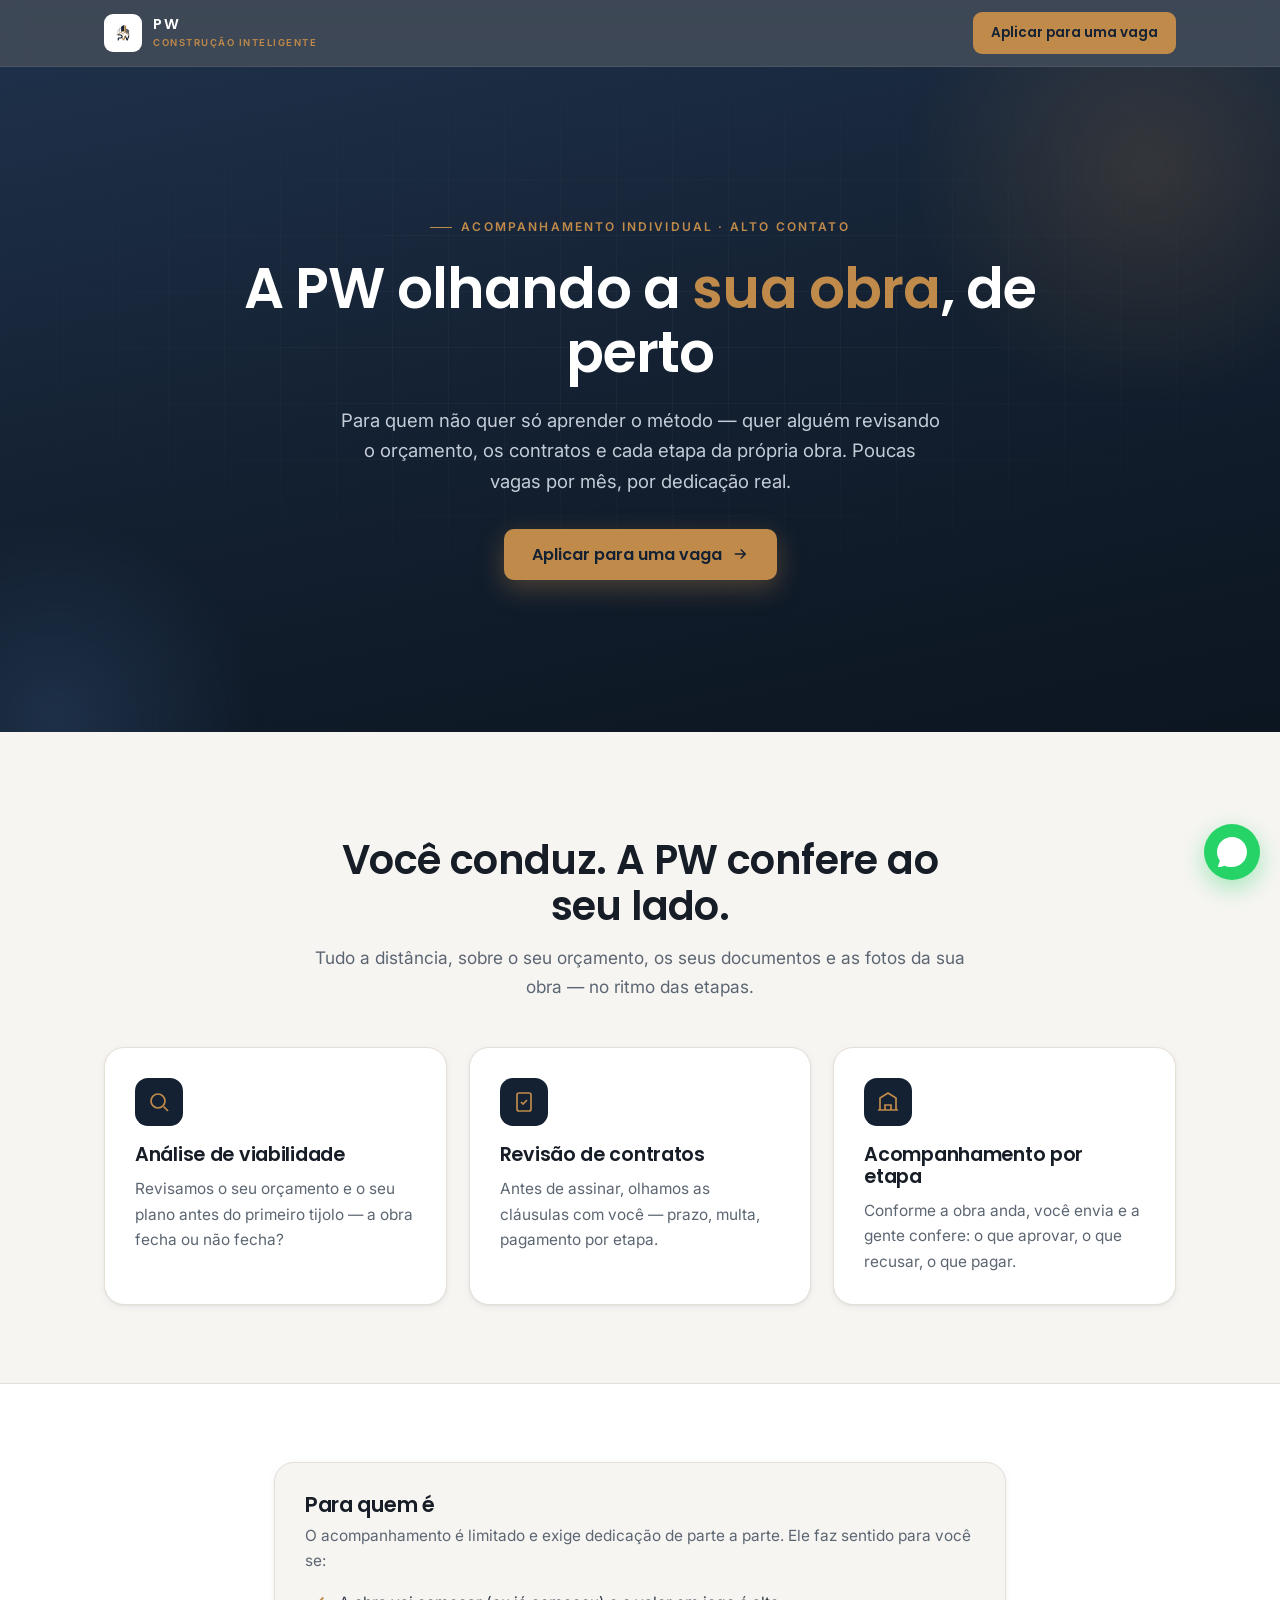
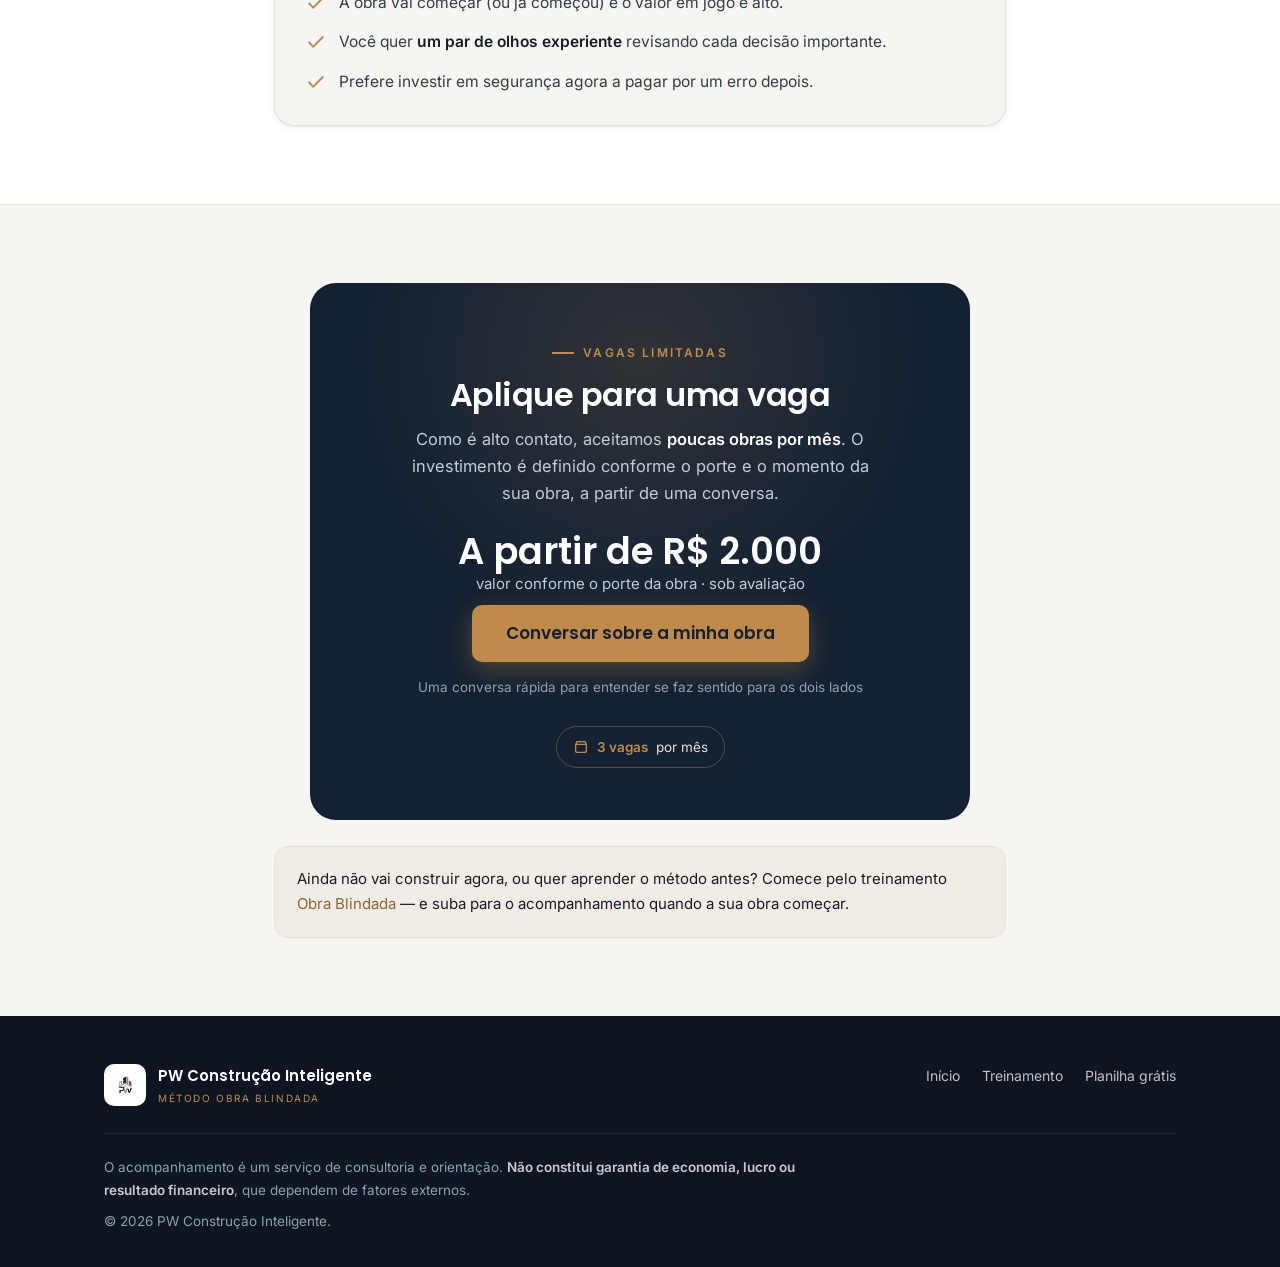
==== acompanhamento.html @ 6a25e094 "feat: 4 paginas de venda por produto + landing bio (layout leoporto) + design system UI Co-Authored-" ====
<!DOCTYPE html>
<html lang="pt-BR">
<head>
<meta charset="UTF-8" />
<meta name="viewport" content="width=device-width, initial-scale=1" />
<meta name="robots" content="noindex, nofollow, noarchive, nosnippet" />
<meta name="googlebot" content="noindex, nofollow" />
<title>Acompanhamento Individual — a PW olhando a sua obra | PW Construção Inteligente</title>
<meta name="description" content="Análise de viabilidade e acompanhamento da sua obra, a distância, com poucas vagas por mês." />
<link rel="icon" type="image/png" href="logo.png" />
<link rel="preconnect" href="https://fonts.googleapis.com" />
<link rel="preconnect" href="https://fonts.gstatic.com" crossorigin />
<link href="https://fonts.googleapis.com/css2?family=Poppins:wght@400;500;600;700&family=Inter:wght@400;500;600;700&display=swap" rel="stylesheet" />
<link rel="stylesheet" href="pw-ui.css" />
</head>
<body>

<header class="hdr">
  <div class="container hdr-in">
    <a href="bio.html" class="hdr-logo"><img src="logo.png" alt="PW" /><span><b>PW</b><span>Construção Inteligente</span></span></a>
    <a href="#aplicar" class="hdr-cta">Aplicar para uma vaga</a>
    <button class="hdr-burger" id="burger" aria-label="Menu"><span></span><span></span><span></span></button>
  </div>
</header>

<section class="hero">
  <span class="orb orb1"></span><span class="orb orb2"></span><span class="grid-pat"></span>
  <div class="container hero-in" style="text-align:center;max-width:820px;margin:0 auto">
    <span class="eyebrow on-dark center reveal">Acompanhamento Individual · alto contato</span>
    <h1 class="reveal" style="margin-left:auto;margin-right:auto">A PW olhando a <em>sua obra</em>, de perto</h1>
    <p class="lead reveal" style="margin-left:auto;margin-right:auto">Para quem não quer só aprender o método — quer alguém revisando o orçamento, os contratos e cada etapa da própria obra. Poucas vagas por mês, por dedicação real.</p>
    <div class="ctas reveal" style="justify-content:center">
      <a href="#aplicar" class="btn btn--primary">Aplicar para uma vaga
        <svg viewBox="0 0 24 24" fill="none" stroke="currentColor" stroke-width="2"><path d="M5 12h14M13 6l6 6-6 6"/></svg></a>
    </div>
  </div>
</section>

<section>
  <div class="container">
    <div class="sec-head">
      <span class="eyebrow center reveal">Como funciona</span>
      <h2 class="reveal">Você conduz. A PW confere ao seu lado.</h2>
      <p class="reveal">Tudo a distância, sobre o seu orçamento, os seus documentos e as fotos da sua obra — no ritmo das etapas.</p>
    </div>
    <div class="grid g3">
      <div class="card reveal"><div class="ico solid"><svg viewBox="0 0 24 24" fill="none" stroke="currentColor" stroke-width="1.7"><circle cx="11" cy="11" r="7"/><path d="M21 21l-4.3-4.3"/></svg></div><h3>Análise de viabilidade</h3><p>Revisamos o seu orçamento e o seu plano antes do primeiro tijolo — a obra fecha ou não fecha?</p></div>
      <div class="card reveal"><div class="ico solid"><svg viewBox="0 0 24 24" fill="none" stroke="currentColor" stroke-width="1.7"><path d="M9 12l2 2 4-4M7 3h10a2 2 0 012 2v14a2 2 0 01-2 2H7a2 2 0 01-2-2V5a2 2 0 012-2z"/></svg></div><h3>Revisão de contratos</h3><p>Antes de assinar, olhamos as cláusulas com você — prazo, multa, pagamento por etapa.</p></div>
      <div class="card reveal"><div class="ico solid"><svg viewBox="0 0 24 24" fill="none" stroke="currentColor" stroke-width="1.7"><path d="M2 20h20M4 20V8l8-5 8 5v12M9 20v-5h6v5"/></svg></div><h3>Acompanhamento por etapa</h3><p>Conforme a obra anda, você envia e a gente confere: o que aprovar, o que recusar, o que pagar.</p></div>
    </div>
  </div>
</section>

<section class="surf">
  <div class="narrow">
    <div class="card reveal">
      <h3 style="font-size:1.3rem;margin-bottom:6px">Para quem é</h3>
      <p style="color:var(--muted);margin-bottom:16px">O acompanhamento é limitado e exige dedicação de parte a parte. Ele faz sentido para você se:</p>
      <ul class="checks">
        <li><svg viewBox="0 0 24 24" fill="none" stroke="currentColor" stroke-width="2"><path d="M20 6L9 17l-5-5"/></svg><span>A obra vai começar (ou já começou) e o valor em jogo é alto.</span></li>
        <li><svg viewBox="0 0 24 24" fill="none" stroke="currentColor" stroke-width="2"><path d="M20 6L9 17l-5-5"/></svg><span>Você quer <strong>um par de olhos experiente</strong> revisando cada decisão importante.</span></li>
        <li><svg viewBox="0 0 24 24" fill="none" stroke="currentColor" stroke-width="2"><path d="M20 6L9 17l-5-5"/></svg><span>Prefere investir em segurança agora a pagar por um erro depois.</span></li>
      </ul>
    </div>
  </div>
</section>

<section id="aplicar">
  <div class="container">
    <div class="offer reveal" style="max-width:660px;margin:0 auto">
      <span class="orb1"></span>
      <div class="in">
        <span class="eyebrow on-dark center">Vagas limitadas</span>
        <h2>Aplique para uma vaga</h2>
        <p style="color:#C4CCD8;max-width:480px;margin:12px auto 0">Como é alto contato, aceitamos <strong style="color:#fff">poucas obras por mês</strong>. O investimento é definido conforme o porte e o momento da sua obra, a partir de uma conversa.</p>
        <div class="price"><span class="big" style="font-size:2.3rem">A partir de R$ 2.000</span><span class="cond">valor conforme o porte da obra · sob avaliação</span></div>
        <a href="#" class="btn btn--primary btn--lg">Conversar sobre a minha obra</a>
        <div class="mini-note">Uma conversa rápida para entender se faz sentido para os dois lados</div>
        <div class="badges"><span class="badge"><svg viewBox="0 0 24 24" fill="none" stroke="currentColor" stroke-width="2"><path d="M4 8h16M4 8l2-4h12l2 4M4 8v10a2 2 0 002 2h12a2 2 0 002-2V8"/></svg><b>3 vagas</b> por mês</span></div>
      </div>
    </div>
    <div class="narrow reveal" style="margin-top:26px">
      <div class="note">Ainda não vai construir agora, ou quer aprender o método antes? Comece pelo treinamento <a href="obra-blindada.html">Obra Blindada</a> — e suba para o acompanhamento quando a sua obra começar.</div>
    </div>
  </div>
</section>

<footer class="ft">
  <div class="container">
    <div class="ft-top">
      <div class="ft-brand"><img src="logo.png" alt="PW" /><div><b>PW Construção Inteligente</b><span>Método Obra Blindada</span></div></div>
      <div class="ft-links"><a href="bio.html">Início</a><a href="obra-blindada.html">Treinamento</a><a href="planilha.html">Planilha grátis</a></div>
    </div>
    <div class="ft-legal"><p>O acompanhamento é um serviço de consultoria e orientação. <strong>Não constitui garantia de economia, lucro ou resultado financeiro</strong>, que dependem de fatores externos.</p><p style="margin-top:8px">© 2026 PW Construção Inteligente.</p></div>
  </div>
</footer>

<a href="#" class="wa-float" aria-label="WhatsApp"><svg viewBox="0 0 24 24" fill="currentColor"><path d="M17.47 14.38c-.3-.15-1.76-.87-2.03-.97-.27-.1-.47-.15-.67.15-.2.3-.77.97-.94 1.16-.17.2-.35.22-.64.08-.3-.15-1.26-.47-2.4-1.48-.88-.79-1.48-1.76-1.65-2.06-.17-.3-.02-.46.13-.6.13-.14.3-.35.44-.52.15-.18.2-.3.3-.5.1-.2.05-.37-.02-.52-.08-.15-.67-1.61-.92-2.2-.24-.58-.49-.5-.67-.51h-.57c-.2 0-.52.07-.79.37-.27.3-1.04 1.02-1.04 2.48s1.07 2.88 1.21 3.07c.15.2 2.1 3.2 5.08 4.49.71.3 1.26.49 1.69.62.71.23 1.36.2 1.87.12.57-.09 1.76-.72 2-1.41.25-.7.25-1.29.18-1.41-.08-.13-.27-.2-.57-.35z"/><path d="M12 0C5.37 0 0 5.37 0 12c0 2.63.85 5.06 2.28 7.03L.79 23.49a.75.75 0 00.92.92l4.46-1.49A11.94 11.94 0 0012 24c6.63 0 12-5.37 12-12S18.63 0 12 0z"/></svg></a>

<script src="pw-ui.js"></script>
</body>
</html>
---- pw-ui.css ----
/* ═══════════════════════════════════════════════════════════
   PW Construção Inteligente — sistema de UI compartilhado
   Marca: navy #142132 · dourado #C08B4A · Poppins + Inter
   ═══════════════════════════════════════════════════════════ */

:root{
  --navy:#142132; --navy-2:#1E3049; --navy-dp:#0C1520;
  --gold:#C08B4A; --gold-lt:#D9A961; --gold-dk:#8F6533;
  --paper:#F7F5F2; --paper-2:#F1EDE6; --card:#FFFFFF;
  --line:#E4DFD7; --line-2:#EFEBE4;
  --ink:#161D27; --ink-2:#333C48; --muted:#5C6672; --muted-2:#8A93A0;
  --ok:#3E6B5E; --warn:#9A3B26;
  --shadow-sm:0 1px 2px rgba(20,33,50,.06),0 2px 8px rgba(20,33,50,.05);
  --shadow-md:0 6px 22px rgba(20,33,50,.10);
  --shadow-gold:0 8px 26px rgba(192,139,74,.34);
  --r-sm:10px; --r:14px; --r-lg:20px; --r-xl:26px;
  --ease:cubic-bezier(.22,.61,.36,1);
}

*{margin:0;padding:0;box-sizing:border-box}
html{scroll-behavior:smooth;-webkit-text-size-adjust:100%}
body{background:var(--paper);color:var(--ink);font-family:'Inter',system-ui,sans-serif;font-size:16.5px;line-height:1.65;-webkit-font-smoothing:antialiased;overflow-x:hidden}
img{max-width:100%;display:block}
h1,h2,h3,h4,h5{font-family:'Poppins',sans-serif;letter-spacing:-.015em;line-height:1.14;font-weight:600}
a{color:var(--gold-dk);text-decoration:none}
strong{font-weight:600;color:var(--ink)}
em{font-style:normal;color:var(--gold-dk);font-weight:500}
svg{flex:0 0 auto}
::selection{background:rgba(192,139,74,.24)}

.container{max-width:1120px;margin:0 auto;padding:0 24px}
.narrow{max-width:780px;margin:0 auto;padding:0 24px}
.eyebrow{display:inline-flex;align-items:center;gap:9px;font-size:12px;letter-spacing:.18em;text-transform:uppercase;color:var(--gold-dk);font-weight:600}
.eyebrow:before{content:"";width:22px;height:1.5px;background:var(--gold)}
.eyebrow.on-dark{color:var(--gold)}
.eyebrow.center{justify-content:center}

/* ---------- BOTÕES ---------- */
.btn{display:inline-flex;align-items:center;justify-content:center;gap:9px;font-family:'Poppins',sans-serif;font-weight:600;font-size:1rem;line-height:1.2;text-align:center;border:0;cursor:pointer;border-radius:var(--r-sm);padding:16px 28px;transition:transform .12s var(--ease),box-shadow .2s var(--ease),background .2s}
.btn svg{width:18px;height:18px}
.btn--primary{background:var(--gold);color:var(--navy);box-shadow:var(--shadow-gold)}
.btn--primary:hover{background:var(--gold-lt);transform:translateY(-2px);box-shadow:0 12px 30px rgba(192,139,74,.42)}
.btn--primary:active{transform:translateY(0)}
.btn--ghost{background:transparent;color:var(--ink);border:1.5px solid var(--line)}
.btn--ghost:hover{border-color:var(--gold);color:var(--gold-dk);background:#fff}
.btn--onnavy{background:transparent;color:#E9E4DA;border:1.5px solid rgba(233,228,218,.28)}
.btn--onnavy:hover{border-color:var(--gold);color:#fff;background:rgba(192,139,74,.12)}
.btn--block{display:flex;width:100%}
.btn--lg{padding:18px 34px;font-size:1.06rem}

/* ---------- HEADER ---------- */
.hdr{position:sticky;top:0;z-index:50;background:rgba(20,33,50,.82);backdrop-filter:blur(14px);border-bottom:1px solid rgba(255,255,255,.08)}
.hdr-in{display:flex;align-items:center;justify-content:space-between;gap:20px;height:66px}
.hdr-logo{display:flex;align-items:center;gap:11px}
.hdr-logo img{width:38px;height:38px;background:#fff;border-radius:9px;padding:5px}
.hdr-logo b{font-family:'Poppins',sans-serif;font-weight:600;font-size:14.5px;color:#fff;line-height:1.05}
.hdr-logo span{display:block;font-size:9.5px;letter-spacing:.16em;text-transform:uppercase;color:var(--gold);font-weight:600;margin-top:1px}
.hdr-nav{display:flex;gap:6px;margin-left:auto}
.hdr-nav a{font-size:14px;color:#B9C2CE;font-weight:500;padding:8px 12px;border-radius:8px;transition:color .15s,background .15s}
.hdr-nav a:hover{color:#fff;background:rgba(255,255,255,.06)}
.hdr-cta{font-family:'Poppins',sans-serif;font-weight:600;font-size:13.5px;background:var(--gold);color:var(--navy);padding:10px 18px;border-radius:9px;transition:transform .12s,background .2s}
.hdr-cta:hover{background:var(--gold-lt);transform:translateY(-1px)}
.hdr-burger{display:none;background:none;border:0;cursor:pointer;flex-direction:column;gap:5px;padding:8px}
.hdr-burger span{width:22px;height:2px;background:#E9E4DA;border-radius:2px;transition:.2s}
@media(max-width:860px){
  .hdr-nav{display:none;position:absolute;top:66px;left:0;right:0;flex-direction:column;gap:2px;background:var(--navy);padding:14px 24px;border-bottom:1px solid rgba(255,255,255,.1)}
  .hdr-nav.open{display:flex}
  .hdr-nav a{padding:12px}
  .hdr-burger{display:flex}
  .hdr-cta{display:none}
}

/* ---------- HERO ---------- */
.hero{background:linear-gradient(168deg,var(--navy-2) 0%,var(--navy) 46%,var(--navy-dp) 100%);color:#E9E4DA;position:relative;overflow:hidden}
.hero .orb{position:absolute;border-radius:50%;filter:blur(10px);pointer-events:none;opacity:.9}
.hero .orb1{width:520px;height:520px;top:-24%;right:-10%;background:radial-gradient(circle,rgba(192,139,74,.20),transparent 66%)}
.hero .orb2{width:420px;height:420px;bottom:-30%;left:-12%;background:radial-gradient(circle,rgba(46,74,110,.5),transparent 68%)}
.hero .grid-pat{position:absolute;inset:0;background-image:linear-gradient(rgba(255,255,255,.04) 1px,transparent 1px),linear-gradient(90deg,rgba(255,255,255,.04) 1px,transparent 1px);background-size:56px 56px;mask-image:radial-gradient(ellipse 80% 60% at 50% 40%,#000,transparent 78%)}
.hero-in{position:relative;padding:64px 0 74px}
.hero h1{font-size:clamp(2.1rem,5vw,3.5rem);color:#fff;font-weight:600;margin:20px 0 20px}
.hero h1 em{color:var(--gold);font-weight:600}
.hero .lead{font-size:1.16rem;color:#C4CCD8;max-width:600px}
.hero .ctas{display:flex;gap:14px;flex-wrap:wrap;margin-top:32px}
.proof{display:flex;align-items:center;gap:14px;margin-top:34px;color:#9FB0C4;font-size:14px}
.proof .avs{display:flex}
.proof .av{width:34px;height:34px;border-radius:50%;border:2px solid var(--navy);margin-left:-9px;display:flex;align-items:center;justify-content:center;font-family:'Poppins',sans-serif;font-weight:600;font-size:13px;color:#fff}
.proof .av:first-child{margin-left:0}

/* ---------- SEÇÕES ---------- */
section{padding:78px 0}
section.tight{padding:56px 0}
.surf{background:var(--card);border-top:1px solid var(--line);border-bottom:1px solid var(--line)}
.sec-head{text-align:center;max-width:660px;margin:0 auto 46px}
.sec-head h2{font-size:clamp(1.7rem,3.6vw,2.5rem)}
.sec-head p{color:var(--muted);margin-top:15px;font-size:1.08rem}

/* ---------- GRID / CARDS ---------- */
.grid{display:grid;gap:22px}
.g2{grid-template-columns:1fr 1fr}
.g3{grid-template-columns:repeat(3,1fr)}
.g4{grid-template-columns:repeat(4,1fr)}
.card{background:var(--card);border:1px solid var(--line);border-radius:var(--r-lg);padding:30px;box-shadow:var(--shadow-sm)}
.surf .card{background:var(--paper)}
.card h3{font-size:1.2rem;margin-bottom:10px}
.card p,.card li{color:var(--muted);font-size:15.4px}
.ico{width:48px;height:48px;border-radius:13px;background:var(--paper-2);color:var(--gold-dk);display:flex;align-items:center;justify-content:center;margin-bottom:18px}
.ico svg{width:24px;height:24px;stroke-width:1.7}
.ico.solid{background:var(--navy);color:var(--gold)}

/* stat cards */
.stat{background:var(--card);border:1px solid var(--line);border-radius:var(--r-lg);padding:30px 26px;text-align:center;box-shadow:var(--shadow-sm)}
.stat .n{font-family:'Poppins',sans-serif;font-weight:600;font-size:2.5rem;color:var(--navy);line-height:1}
.stat .n em{color:var(--gold)}
.stat .l{color:var(--muted);font-size:14px;margin-top:10px;line-height:1.5}

/* lista com check svg */
ul.checks{list-style:none;display:grid;gap:14px}
ul.checks li{position:relative;padding-left:34px;color:var(--ink-2);font-size:15.6px}
ul.checks li svg{position:absolute;left:0;top:2px;width:22px;height:22px;color:var(--gold)}
ul.checks li strong{color:var(--ink)}
ul.checks.muted li{color:var(--muted)}

/* ---------- OFERTA / PREÇO ---------- */
.offer{background:var(--navy);color:#E9E4DA;border-radius:var(--r-xl);padding:52px 44px;position:relative;overflow:hidden;text-align:center}
.offer .orb1{position:absolute;width:600px;height:600px;top:-42%;left:50%;transform:translateX(-50%);border-radius:50%;background:radial-gradient(circle,rgba(192,139,74,.16),transparent 66%);pointer-events:none}
.offer .in{position:relative}
.offer h2{color:#fff;font-size:2rem;margin:14px 0 10px}
.stack{max-width:530px;margin:28px auto;text-align:left;border:1px solid rgba(255,255,255,.16);border-radius:var(--r);overflow:hidden}
.stack .row{display:flex;justify-content:space-between;gap:16px;padding:14px 20px;border-bottom:1px solid rgba(255,255,255,.1);font-size:14.8px;color:#D7DDE6}
.stack .row:last-child{border-bottom:0}
.stack .row b{color:#fff;font-family:'Poppins',sans-serif;font-weight:600;white-space:nowrap}
.stack .row.total{background:rgba(255,255,255,.06)}
.stack .row.total span,.stack .row.total b{color:var(--gold)}
.price{margin:26px 0 8px}
.price .from{color:#8FA0B4;font-size:15px;text-decoration:line-through}
.price .big{font-family:'Poppins',sans-serif;font-size:3.2rem;font-weight:600;color:#fff;line-height:1;display:block;margin-top:6px}
.price .cond{color:#C4CCD8;font-size:15px;margin-top:8px}
.badges{display:flex;gap:12px;justify-content:center;flex-wrap:wrap;margin-top:28px}
.badge{display:inline-flex;align-items:center;gap:8px;border:1px solid rgba(192,139,74,.4);border-radius:999px;padding:9px 16px;font-size:13.5px;color:#E9E4DA}
.badge svg{width:16px;height:16px;color:var(--gold)}
.badge b{color:var(--gold);font-weight:600}
.mini-note{color:#8FA0B4;font-size:13.5px;margin-top:14px}

/* ---------- MÓDULOS ---------- */
.mod{display:grid;grid-template-columns:56px 1fr;gap:20px;padding:22px 0;border-bottom:1px solid var(--line)}
.mod:last-child{border-bottom:0}
.mod .mn{width:46px;height:46px;border-radius:13px;background:var(--navy);color:var(--gold);display:flex;align-items:center;justify-content:center;font-family:'Poppins',sans-serif;font-weight:600}
.mod h4{font-size:1.12rem;margin-bottom:6px}
.mod p{color:var(--muted);font-size:15.2px}
.mod.star{background:#FCFAF6;border:1px solid var(--gold);border-radius:var(--r);padding:22px;margin-top:12px}
.mod.star .mn{background:var(--gold);color:var(--navy)}

/* ---------- FAQ ---------- */
details.faq{background:var(--card);border:1px solid var(--line);border-radius:var(--r);margin-bottom:12px;overflow:hidden;transition:border-color .2s}
.surf details.faq{background:var(--paper)}
details.faq[open]{border-color:var(--gold)}
details.faq summary{cursor:pointer;list-style:none;padding:22px 26px;font-family:'Poppins',sans-serif;font-weight:600;font-size:1.06rem;display:flex;justify-content:space-between;align-items:center;gap:16px}
details.faq summary::-webkit-details-marker{display:none}
details.faq summary .chev{width:22px;height:22px;color:var(--gold);transition:transform .2s}
details.faq[open] summary .chev{transform:rotate(180deg)}
details.faq .a{padding:0 26px 24px;color:var(--muted);font-size:15.4px}

/* ---------- FORM ---------- */
.formcard{background:var(--card);border:1px solid var(--line);border-radius:var(--r-lg);padding:34px;box-shadow:var(--shadow-md)}
.field{margin-bottom:18px}
.field label{display:block;font-size:13.5px;font-weight:600;color:var(--ink);margin-bottom:7px}
.field input{width:100%;font-family:inherit;font-size:16px;color:var(--ink);background:var(--paper);border:1.5px solid var(--line);border-radius:var(--r-sm);padding:14px 16px;transition:border-color .15s,box-shadow .15s}
.field input:focus{outline:none;border-color:var(--gold);box-shadow:0 0 0 3px rgba(192,139,74,.16);background:#fff}
.field input::placeholder{color:var(--muted-2)}
.formnote{font-size:12.8px;color:var(--muted);margin-top:14px;text-align:center}

/* placeholder editorial */
.ph{background:#FBF6EE;border:1px dashed #D9C39B;border-radius:var(--r);padding:22px 24px;color:var(--gold-dk);font-size:14.6px}
.ph b{color:var(--gold-dk)}

/* alert / nota */
.note{background:var(--paper-2);border:1px solid var(--line);border-radius:var(--r);padding:20px 22px;font-size:15px}
.note.gold{border-left:3px solid var(--gold)}
.note b{color:var(--gold-dk)}

/* ---------- WHATSAPP FLOAT ---------- */
.wa-float{position:fixed;right:20px;bottom:20px;z-index:60;width:56px;height:56px;border-radius:50%;background:#25D366;box-shadow:0 8px 24px rgba(37,211,102,.4);display:flex;align-items:center;justify-content:center;transition:transform .15s}
.wa-float:hover{transform:scale(1.06)}
.wa-float svg{width:30px;height:30px;color:#fff}

/* ---------- FOOTER ---------- */
.ft{background:var(--navy-dp);color:#8FA0B4;padding:48px 0 34px;font-size:13.5px}
.ft-top{display:flex;justify-content:space-between;align-items:flex-start;gap:30px;flex-wrap:wrap;padding-bottom:26px;border-bottom:1px solid rgba(255,255,255,.08)}
.ft-brand{display:flex;align-items:center;gap:12px}
.ft-brand img{width:42px;height:42px;background:#fff;border-radius:10px;padding:6px}
.ft-brand b{color:#fff;font-family:'Poppins',sans-serif;font-weight:600;font-size:15px}
.ft-brand span{display:block;color:var(--gold);font-size:10px;letter-spacing:.16em;text-transform:uppercase;margin-top:2px}
.ft-links{display:flex;gap:22px;flex-wrap:wrap}
.ft-links a{color:#B9C2CE;font-size:14px}
.ft-links a:hover{color:#fff}
.ft-legal{padding-top:22px;line-height:1.7;max-width:720px}
.ft-legal strong{color:#C4CCD8}

/* ---------- REVEAL ANIMATION ---------- */
.reveal{opacity:0;transform:translateY(18px);transition:opacity .6s var(--ease),transform .6s var(--ease)}
.reveal.in{opacity:1;transform:none}
@media(prefers-reduced-motion:reduce){
  .reveal{opacity:1;transform:none;transition:none}
  *{scroll-behavior:auto}
}

/* ---------- RESPONSIVO ---------- */
@media(max-width:900px){ .g4{grid-template-columns:1fr 1fr} }
@media(max-width:760px){
  .g2,.g3{grid-template-columns:1fr}
  .offer{padding:36px 22px}
  .card{padding:24px}
  .formcard{padding:26px}
  section{padding:56px 0}
  .ft-top{flex-direction:column;gap:20px}
}
@media(max-width:440px){ .g4{grid-template-columns:1fr} }
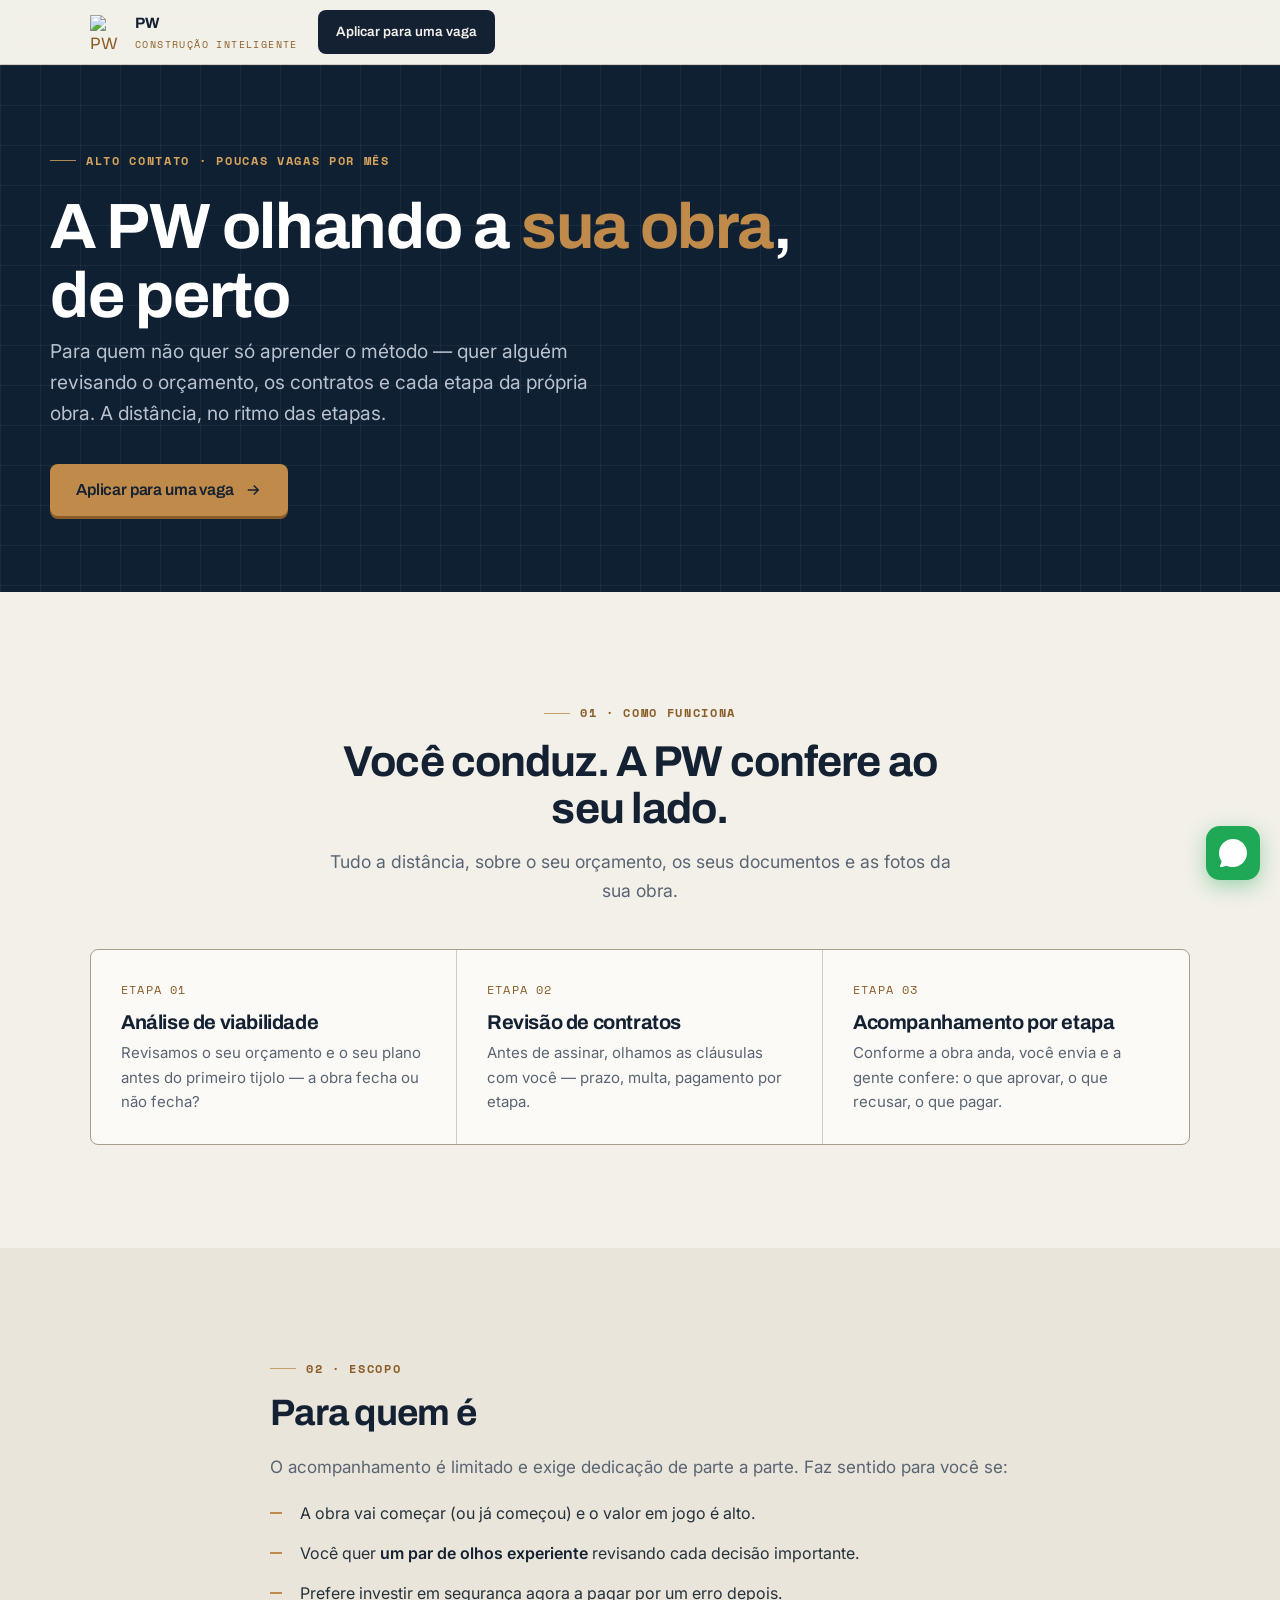
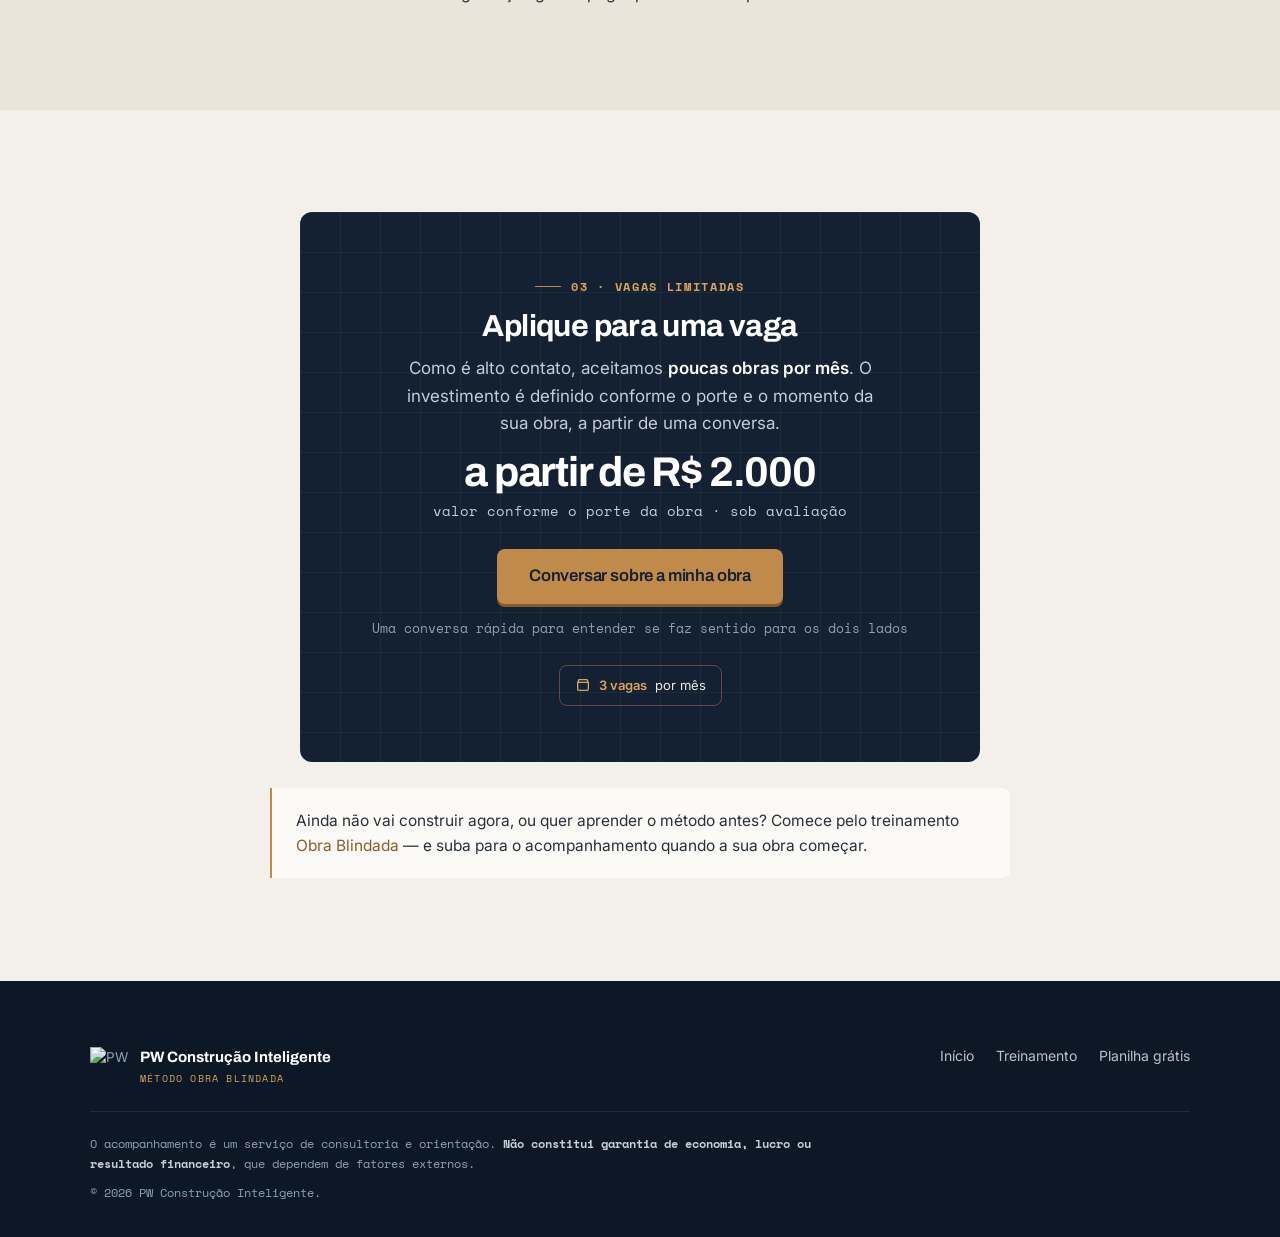
==== commit 48e4c297: "redesign: sistema 'A Planta Aberta' (tecnico, sem cara de IA) + bio corrigida como link-na-bio Co-Au" ====
--- a/acompanhamento.html
+++ b/acompanhamento.html
@@ -10,92 +10,85 @@
 <link rel="icon" type="image/png" href="logo.png" />
 <link rel="preconnect" href="https://fonts.googleapis.com" />
 <link rel="preconnect" href="https://fonts.gstatic.com" crossorigin />
-<link href="https://fonts.googleapis.com/css2?family=Poppins:wght@400;500;600;700&family=Inter:wght@400;500;600;700&display=swap" rel="stylesheet" />
+<link href="https://fonts.googleapis.com/css2?family=Archivo:wght@500;600;700;800&family=Inter:wght@400;500;600&family=Space+Mono:wght@400;700&display=swap" rel="stylesheet" />
 <link rel="stylesheet" href="pw-ui.css" />
 </head>
 <body>
 
 <header class="hdr">
-  <div class="container hdr-in">
-    <a href="bio.html" class="hdr-logo"><img src="logo.png" alt="PW" /><span><b>PW</b><span>Construção Inteligente</span></span></a>
+  <div class="wrap hdr-in">
+    <a href="bio.html" class="hdr-logo"><img src="logo.png" alt="PW" /><b>PW<span>Construção Inteligente</span></b></a>
     <a href="#aplicar" class="hdr-cta">Aplicar para uma vaga</a>
     <button class="hdr-burger" id="burger" aria-label="Menu"><span></span><span></span><span></span></button>
   </div>
 </header>
 
-<section class="hero">
-  <span class="orb orb1"></span><span class="orb orb2"></span><span class="grid-pat"></span>
-  <div class="container hero-in" style="text-align:center;max-width:820px;margin:0 auto">
-    <span class="eyebrow on-dark center reveal">Acompanhamento Individual · alto contato</span>
-    <h1 class="reveal" style="margin-left:auto;margin-right:auto">A PW olhando a <em>sua obra</em>, de perto</h1>
-    <p class="lead reveal" style="margin-left:auto;margin-right:auto">Para quem não quer só aprender o método — quer alguém revisando o orçamento, os contratos e cada etapa da própria obra. Poucas vagas por mês, por dedicação real.</p>
-    <div class="ctas reveal" style="justify-content:center">
-      <a href="#aplicar" class="btn btn--primary">Aplicar para uma vaga
-        <svg viewBox="0 0 24 24" fill="none" stroke="currentColor" stroke-width="2"><path d="M5 12h14M13 6l6 6-6 6"/></svg></a>
+<section class="hero ink">
+  <div class="blueprint-grid"></div>
+  <div class="wrap hero-grid" style="grid-template-columns:1fr">
+    <div style="max-width:760px">
+      <span class="sheet-tag on-ink reveal">Alto contato · poucas vagas por mês</span>
+      <h1 class="reveal">A PW olhando a <span class="u">sua obra</span>, de perto</h1>
+      <p class="lead reveal">Para quem não quer só aprender o método — quer alguém revisando o orçamento, os contratos e cada etapa da própria obra. A distância, no ritmo das etapas.</p>
+      <div class="ctas reveal"><a href="#aplicar" class="btn btn--primary">Aplicar para uma vaga
+        <svg viewBox="0 0 24 24" fill="none" stroke="currentColor" stroke-width="2"><path d="M5 12h14M13 6l6 6-6 6"/></svg></a></div>
     </div>
   </div>
 </section>
 
-<section>
-  <div class="container">
-    <div class="sec-head">
-      <span class="eyebrow center reveal">Como funciona</span>
-      <h2 class="reveal">Você conduz. A PW confere ao seu lado.</h2>
-      <p class="reveal">Tudo a distância, sobre o seu orçamento, os seus documentos e as fotos da sua obra — no ritmo das etapas.</p>
-    </div>
-    <div class="grid g3">
-      <div class="card reveal"><div class="ico solid"><svg viewBox="0 0 24 24" fill="none" stroke="currentColor" stroke-width="1.7"><circle cx="11" cy="11" r="7"/><path d="M21 21l-4.3-4.3"/></svg></div><h3>Análise de viabilidade</h3><p>Revisamos o seu orçamento e o seu plano antes do primeiro tijolo — a obra fecha ou não fecha?</p></div>
-      <div class="card reveal"><div class="ico solid"><svg viewBox="0 0 24 24" fill="none" stroke="currentColor" stroke-width="1.7"><path d="M9 12l2 2 4-4M7 3h10a2 2 0 012 2v14a2 2 0 01-2 2H7a2 2 0 01-2-2V5a2 2 0 012-2z"/></svg></div><h3>Revisão de contratos</h3><p>Antes de assinar, olhamos as cláusulas com você — prazo, multa, pagamento por etapa.</p></div>
-      <div class="card reveal"><div class="ico solid"><svg viewBox="0 0 24 24" fill="none" stroke="currentColor" stroke-width="1.7"><path d="M2 20h20M4 20V8l8-5 8 5v12M9 20v-5h6v5"/></svg></div><h3>Acompanhamento por etapa</h3><p>Conforme a obra anda, você envia e a gente confere: o que aprovar, o que recusar, o que pagar.</p></div>
+<section class="sheet">
+  <div class="wrap">
+    <div class="sheet-head center"><span class="sheet-tag reveal" style="justify-content:center">01 · Como funciona</span><h2 class="reveal">Você conduz. A PW confere ao seu lado.</h2><p class="reveal">Tudo a distância, sobre o seu orçamento, os seus documentos e as fotos da sua obra.</p></div>
+    <div class="tri reveal">
+      <div class="t"><div class="n">Etapa 01</div><h3>Análise de viabilidade</h3><p>Revisamos o seu orçamento e o seu plano antes do primeiro tijolo — a obra fecha ou não fecha?</p></div>
+      <div class="t"><div class="n">Etapa 02</div><h3>Revisão de contratos</h3><p>Antes de assinar, olhamos as cláusulas com você — prazo, multa, pagamento por etapa.</p></div>
+      <div class="t"><div class="n">Etapa 03</div><h3>Acompanhamento por etapa</h3><p>Conforme a obra anda, você envia e a gente confere: o que aprovar, o que recusar, o que pagar.</p></div>
     </div>
   </div>
 </section>
 
-<section class="surf">
-  <div class="narrow">
-    <div class="card reveal">
-      <h3 style="font-size:1.3rem;margin-bottom:6px">Para quem é</h3>
-      <p style="color:var(--muted);margin-bottom:16px">O acompanhamento é limitado e exige dedicação de parte a parte. Ele faz sentido para você se:</p>
-      <ul class="checks">
-        <li><svg viewBox="0 0 24 24" fill="none" stroke="currentColor" stroke-width="2"><path d="M20 6L9 17l-5-5"/></svg><span>A obra vai começar (ou já começou) e o valor em jogo é alto.</span></li>
-        <li><svg viewBox="0 0 24 24" fill="none" stroke="currentColor" stroke-width="2"><path d="M20 6L9 17l-5-5"/></svg><span>Você quer <strong>um par de olhos experiente</strong> revisando cada decisão importante.</span></li>
-        <li><svg viewBox="0 0 24 24" fill="none" stroke="currentColor" stroke-width="2"><path d="M20 6L9 17l-5-5"/></svg><span>Prefere investir em segurança agora a pagar por um erro depois.</span></li>
-      </ul>
-    </div>
+<section class="sheet paper2">
+  <div class="col">
+    <span class="sheet-tag reveal">02 · Escopo</span>
+    <h2 class="reveal" style="margin:16px 0 20px;font-size:clamp(1.6rem,3.4vw,2.3rem)">Para quem é</h2>
+    <p class="reveal" style="color:var(--muted);margin-bottom:20px">O acompanhamento é limitado e exige dedicação de parte a parte. Faz sentido para você se:</p>
+    <ul class="spec reveal">
+      <li>A obra vai começar (ou já começou) e o valor em jogo é alto.</li>
+      <li>Você quer <strong>um par de olhos experiente</strong> revisando cada decisão importante.</li>
+      <li>Prefere investir em segurança agora a pagar por um erro depois.</li>
+    </ul>
   </div>
 </section>
 
-<section id="aplicar">
-  <div class="container">
-    <div class="offer reveal" style="max-width:660px;margin:0 auto">
-      <span class="orb1"></span>
-      <div class="in">
-        <span class="eyebrow on-dark center">Vagas limitadas</span>
+<section class="sheet" id="aplicar">
+  <div class="wrap">
+    <div class="offer reveal" style="max-width:680px;margin:0 auto">
+      <div class="blueprint-grid"></div>
+      <div class="in" style="text-align:center">
+        <span class="sheet-tag on-ink" style="justify-content:center">03 · Vagas limitadas</span>
         <h2>Aplique para uma vaga</h2>
         <p style="color:#C4CCD8;max-width:480px;margin:12px auto 0">Como é alto contato, aceitamos <strong style="color:#fff">poucas obras por mês</strong>. O investimento é definido conforme o porte e o momento da sua obra, a partir de uma conversa.</p>
-        <div class="price"><span class="big" style="font-size:2.3rem">A partir de R$ 2.000</span><span class="cond">valor conforme o porte da obra · sob avaliação</span></div>
-        <a href="#" class="btn btn--primary btn--lg">Conversar sobre a minha obra</a>
+        <div class="priceblock"><span class="big" style="font-size:clamp(2rem,5vw,2.6rem)">a partir de R$ 2.000</span><span class="cond">valor conforme o porte da obra · sob avaliação</span></div>
+        <div style="margin-top:22px"><a href="#" class="btn btn--primary btn--lg">Conversar sobre a minha obra</a></div>
         <div class="mini-note">Uma conversa rápida para entender se faz sentido para os dois lados</div>
         <div class="badges"><span class="badge"><svg viewBox="0 0 24 24" fill="none" stroke="currentColor" stroke-width="2"><path d="M4 8h16M4 8l2-4h12l2 4M4 8v10a2 2 0 002 2h12a2 2 0 002-2V8"/></svg><b>3 vagas</b> por mês</span></div>
       </div>
     </div>
-    <div class="narrow reveal" style="margin-top:26px">
-      <div class="note">Ainda não vai construir agora, ou quer aprender o método antes? Comece pelo treinamento <a href="obra-blindada.html">Obra Blindada</a> — e suba para o acompanhamento quando a sua obra começar.</div>
-    </div>
+    <div class="col" style="margin-top:26px"><div class="note">Ainda não vai construir agora, ou quer aprender o método antes? Comece pelo treinamento <a href="obra-blindada.html">Obra Blindada</a> — e suba para o acompanhamento quando a sua obra começar.</div></div>
   </div>
 </section>
 
 <footer class="ft">
-  <div class="container">
+  <div class="wrap">
     <div class="ft-top">
-      <div class="ft-brand"><img src="logo.png" alt="PW" /><div><b>PW Construção Inteligente</b><span>Método Obra Blindada</span></div></div>
+      <div class="ft-brand"><img src="logo.png" alt="PW" /><b>PW Construção Inteligente<span>Método Obra Blindada</span></b></div>
       <div class="ft-links"><a href="bio.html">Início</a><a href="obra-blindada.html">Treinamento</a><a href="planilha.html">Planilha grátis</a></div>
     </div>
     <div class="ft-legal"><p>O acompanhamento é um serviço de consultoria e orientação. <strong>Não constitui garantia de economia, lucro ou resultado financeiro</strong>, que dependem de fatores externos.</p><p style="margin-top:8px">© 2026 PW Construção Inteligente.</p></div>
   </div>
 </footer>
 
-<a href="#" class="wa-float" aria-label="WhatsApp"><svg viewBox="0 0 24 24" fill="currentColor"><path d="M17.47 14.38c-.3-.15-1.76-.87-2.03-.97-.27-.1-.47-.15-.67.15-.2.3-.77.97-.94 1.16-.17.2-.35.22-.64.08-.3-.15-1.26-.47-2.4-1.48-.88-.79-1.48-1.76-1.65-2.06-.17-.3-.02-.46.13-.6.13-.14.3-.35.44-.52.15-.18.2-.3.3-.5.1-.2.05-.37-.02-.52-.08-.15-.67-1.61-.92-2.2-.24-.58-.49-.5-.67-.51h-.57c-.2 0-.52.07-.79.37-.27.3-1.04 1.02-1.04 2.48s1.07 2.88 1.21 3.07c.15.2 2.1 3.2 5.08 4.49.71.3 1.26.49 1.69.62.71.23 1.36.2 1.87.12.57-.09 1.76-.72 2-1.41.25-.7.25-1.29.18-1.41-.08-.13-.27-.2-.57-.35z"/><path d="M12 0C5.37 0 0 5.37 0 12c0 2.63.85 5.06 2.28 7.03L.79 23.49a.75.75 0 00.92.92l4.46-1.49A11.94 11.94 0 0012 24c6.63 0 12-5.37 12-12S18.63 0 12 0z"/></svg></a>
+<a href="#" class="wa" aria-label="WhatsApp"><svg viewBox="0 0 24 24" fill="currentColor"><path d="M17.47 14.38c-.3-.15-1.76-.87-2.03-.97-.27-.1-.47-.15-.67.15-.2.3-.77.97-.94 1.16-.17.2-.35.22-.64.08-.3-.15-1.26-.47-2.4-1.48-.88-.79-1.48-1.76-1.65-2.06-.17-.3-.02-.46.13-.6.13-.14.3-.35.44-.52.15-.18.2-.3.3-.5.1-.2.05-.37-.02-.52-.08-.15-.67-1.61-.92-2.2-.24-.58-.49-.5-.67-.51h-.57c-.2 0-.52.07-.79.37-.27.3-1.04 1.02-1.04 2.48s1.07 2.88 1.21 3.07c.15.2 2.1 3.2 5.08 4.49.71.3 1.26.49 1.69.62.71.23 1.36.2 1.87.12.57-.09 1.76-.72 2-1.41.25-.7.25-1.29.18-1.41-.08-.13-.27-.2-.57-.35z"/><path d="M12 0C5.37 0 0 5.37 0 12c0 2.63.85 5.06 2.28 7.03L.79 23.49a.75.75 0 00.92.92l4.46-1.49A11.94 11.94 0 0012 24c6.63 0 12-5.37 12-12S18.63 0 12 0z"/></svg></a>
 
 <script src="pw-ui.js"></script>
 </body>
--- a/pw-ui.css
+++ b/pw-ui.css
@@ -1,217 +1,230 @@
-/* ═══════════════════════════════════════════════════════════
-   PW Construção Inteligente — sistema de UI compartilhado
-   Marca: navy #142132 · dourado #C08B4A · Poppins + Inter
-   ═══════════════════════════════════════════════════════════ */
+/* ═══════════════════════════════════════════════════════════════════
+   PW Construção Inteligente — Sistema "A Planta Aberta"
+   Documento técnico de obra: papel de projeto, linhas de cota,
+   rótulos de folha, números em monoespaçada (o orçamento aberto).
+   Ink navy #142132 · dourado #C08B4A · Archivo + Inter + Space Mono
+   ═══════════════════════════════════════════════════════════════════ */
 
 :root{
-  --navy:#142132; --navy-2:#1E3049; --navy-dp:#0C1520;
-  --gold:#C08B4A; --gold-lt:#D9A961; --gold-dk:#8F6533;
-  --paper:#F7F5F2; --paper-2:#F1EDE6; --card:#FFFFFF;
-  --line:#E4DFD7; --line-2:#EFEBE4;
-  --ink:#161D27; --ink-2:#333C48; --muted:#5C6672; --muted-2:#8A93A0;
+  --ink:#142132; --ink-2:#20303F; --ink-deep:#0D1826;
+  --gold:#C08B4A; --gold-lt:#D6A45C; --gold-ink:#8A5D28;
+  --paper:#F2F0E9; --paper-2:#E9E5DA; --card:#FBFAF6;
+  --line:#D2CCBE; --line-2:#E1DCCF; --line-strong:#A79F8C;
+  --steel:#5E6B7A;
+  --ink-body:#26313C; --muted:#5A6472; --muted-2:#8B8574;
   --ok:#3E6B5E; --warn:#9A3B26;
-  --shadow-sm:0 1px 2px rgba(20,33,50,.06),0 2px 8px rgba(20,33,50,.05);
-  --shadow-md:0 6px 22px rgba(20,33,50,.10);
-  --shadow-gold:0 8px 26px rgba(192,139,74,.34);
-  --r-sm:10px; --r:14px; --r-lg:20px; --r-xl:26px;
-  --ease:cubic-bezier(.22,.61,.36,1);
+  --blueprint:#0F2033;
+  --r:8px; --r-lg:12px;
+  --ease:cubic-bezier(.2,.6,.2,1);
+  --sheet-pad:clamp(24px,5vw,64px);
 }
 
 *{margin:0;padding:0;box-sizing:border-box}
-html{scroll-behavior:smooth;-webkit-text-size-adjust:100%}
-body{background:var(--paper);color:var(--ink);font-family:'Inter',system-ui,sans-serif;font-size:16.5px;line-height:1.65;-webkit-font-smoothing:antialiased;overflow-x:hidden}
+html{-webkit-text-size-adjust:100%}
+body{
+  background:var(--paper);color:var(--ink-body);
+  font-family:'Inter',system-ui,sans-serif;font-size:17px;line-height:1.62;
+  -webkit-font-smoothing:antialiased;overflow-x:hidden;
+}
 img{max-width:100%;display:block}
-h1,h2,h3,h4,h5{font-family:'Poppins',sans-serif;letter-spacing:-.015em;line-height:1.14;font-weight:600}
-a{color:var(--gold-dk);text-decoration:none}
+svg{flex:0 0 auto}
+a{color:var(--gold-ink);text-decoration:none}
 strong{font-weight:600;color:var(--ink)}
-em{font-style:normal;color:var(--gold-dk);font-weight:500}
-svg{flex:0 0 auto}
-::selection{background:rgba(192,139,74,.24)}
-
-.container{max-width:1120px;margin:0 auto;padding:0 24px}
-.narrow{max-width:780px;margin:0 auto;padding:0 24px}
-.eyebrow{display:inline-flex;align-items:center;gap:9px;font-size:12px;letter-spacing:.18em;text-transform:uppercase;color:var(--gold-dk);font-weight:600}
-.eyebrow:before{content:"";width:22px;height:1.5px;background:var(--gold)}
-.eyebrow.on-dark{color:var(--gold)}
-.eyebrow.center{justify-content:center}
-
-/* ---------- BOTÕES ---------- */
-.btn{display:inline-flex;align-items:center;justify-content:center;gap:9px;font-family:'Poppins',sans-serif;font-weight:600;font-size:1rem;line-height:1.2;text-align:center;border:0;cursor:pointer;border-radius:var(--r-sm);padding:16px 28px;transition:transform .12s var(--ease),box-shadow .2s var(--ease),background .2s}
+h1,h2,h3,h4{font-family:'Archivo',sans-serif;color:var(--ink);line-height:1.08;font-weight:700;letter-spacing:-.02em}
+.mono{font-family:'Space Mono',ui-monospace,monospace}
+::selection{background:rgba(192,139,74,.26)}
+
+.wrap{max-width:1180px;margin:0 auto;padding:0 clamp(20px,4vw,40px)}
+.col{max-width:820px;margin:0 auto;padding:0 clamp(20px,4vw,40px)}
+
+/* ---------- RÓTULO DE FOLHA (eyebrow técnico) ---------- */
+.sheet-tag{display:inline-flex;align-items:center;gap:10px;font-family:'Space Mono',monospace;font-size:12px;letter-spacing:.14em;text-transform:uppercase;color:var(--gold-ink);font-weight:700}
+.sheet-tag::before{content:"";width:26px;height:1px;background:var(--gold);opacity:.8}
+.sheet-tag.on-ink{color:var(--gold-lt)}
+.sheet-tag.on-ink::before{background:var(--gold-lt)}
+
+/* ---------- LINHA DE COTA (signature: dimension line) ---------- */
+.dim{display:flex;align-items:center;gap:16px;margin:28px 0}
+.dim .rule{flex:1;height:1px;background:var(--line-strong);position:relative}
+.dim .rule::before,.dim .rule::after{content:"";position:absolute;top:-4px;width:1px;height:9px;background:var(--line-strong)}
+.dim .rule::before{left:0}.dim .rule::after{right:0}
+.dim .val{font-family:'Space Mono',monospace;font-size:12.5px;letter-spacing:.1em;text-transform:uppercase;color:var(--muted);white-space:nowrap}
+.dim.on-ink .rule,.dim.on-ink .rule::before,.dim.on-ink .rule::after{background:rgba(255,255,255,.28)}
+.dim.on-ink .val{color:#9FB0C4}
+
+/* ---------- BOTÕES (precisos, cantos discretos) ---------- */
+.btn{display:inline-flex;align-items:center;justify-content:center;gap:10px;font-family:'Archivo',sans-serif;font-weight:600;font-size:1rem;line-height:1;letter-spacing:-.01em;cursor:pointer;border:0;border-radius:var(--r);padding:17px 26px;transition:transform .12s var(--ease),box-shadow .2s,background .2s,color .2s}
 .btn svg{width:18px;height:18px}
-.btn--primary{background:var(--gold);color:var(--navy);box-shadow:var(--shadow-gold)}
-.btn--primary:hover{background:var(--gold-lt);transform:translateY(-2px);box-shadow:0 12px 30px rgba(192,139,74,.42)}
-.btn--primary:active{transform:translateY(0)}
-.btn--ghost{background:transparent;color:var(--ink);border:1.5px solid var(--line)}
-.btn--ghost:hover{border-color:var(--gold);color:var(--gold-dk);background:#fff}
-.btn--onnavy{background:transparent;color:#E9E4DA;border:1.5px solid rgba(233,228,218,.28)}
-.btn--onnavy:hover{border-color:var(--gold);color:#fff;background:rgba(192,139,74,.12)}
+.btn--primary{background:var(--gold);color:var(--ink);box-shadow:0 3px 0 var(--gold-ink)}
+.btn--primary:hover{background:var(--gold-lt);transform:translateY(-2px);box-shadow:0 5px 0 var(--gold-ink)}
+.btn--primary:active{transform:translateY(1px);box-shadow:0 1px 0 var(--gold-ink)}
+.btn--ink{background:var(--ink);color:#F2F0E9}
+.btn--ink:hover{background:var(--ink-2);transform:translateY(-2px)}
+.btn--ghost{background:transparent;color:var(--ink);border:1.5px solid var(--line-strong)}
+.btn--ghost:hover{border-color:var(--ink);background:var(--card)}
+.btn--onink{background:transparent;color:#EDEAE0;border:1.5px solid rgba(255,255,255,.28)}
+.btn--onink:hover{border-color:var(--gold);color:#fff}
 .btn--block{display:flex;width:100%}
-.btn--lg{padding:18px 34px;font-size:1.06rem}
+.btn--lg{padding:19px 32px;font-size:1.05rem}
+:focus-visible{outline:2px solid var(--gold);outline-offset:3px;border-radius:4px}
 
 /* ---------- HEADER ---------- */
-.hdr{position:sticky;top:0;z-index:50;background:rgba(20,33,50,.82);backdrop-filter:blur(14px);border-bottom:1px solid rgba(255,255,255,.08)}
-.hdr-in{display:flex;align-items:center;justify-content:space-between;gap:20px;height:66px}
+.hdr{position:sticky;top:0;z-index:50;background:rgba(242,240,233,.86);backdrop-filter:blur(12px);border-bottom:1px solid var(--line)}
+.hdr-in{display:flex;align-items:center;gap:20px;height:64px}
 .hdr-logo{display:flex;align-items:center;gap:11px}
-.hdr-logo img{width:38px;height:38px;background:#fff;border-radius:9px;padding:5px}
-.hdr-logo b{font-family:'Poppins',sans-serif;font-weight:600;font-size:14.5px;color:#fff;line-height:1.05}
-.hdr-logo span{display:block;font-size:9.5px;letter-spacing:.16em;text-transform:uppercase;color:var(--gold);font-weight:600;margin-top:1px}
-.hdr-nav{display:flex;gap:6px;margin-left:auto}
-.hdr-nav a{font-size:14px;color:#B9C2CE;font-weight:500;padding:8px 12px;border-radius:8px;transition:color .15s,background .15s}
-.hdr-nav a:hover{color:#fff;background:rgba(255,255,255,.06)}
-.hdr-cta{font-family:'Poppins',sans-serif;font-weight:600;font-size:13.5px;background:var(--gold);color:var(--navy);padding:10px 18px;border-radius:9px;transition:transform .12s,background .2s}
-.hdr-cta:hover{background:var(--gold-lt);transform:translateY(-1px)}
+.hdr-logo img{width:34px;height:34px}
+.hdr-logo b{font-family:'Archivo',sans-serif;font-weight:700;font-size:15px;color:var(--ink);letter-spacing:.02em}
+.hdr-logo b span{font-family:'Space Mono',monospace;font-weight:400;font-size:10px;letter-spacing:.14em;text-transform:uppercase;color:var(--gold-ink);display:block;margin-top:1px}
+.hdr-nav{display:flex;gap:4px;margin-left:auto}
+.hdr-nav a{font-size:14px;color:var(--muted);font-weight:500;padding:8px 12px;border-radius:6px;transition:color .15s,background .15s}
+.hdr-nav a:hover{color:var(--ink);background:var(--paper-2)}
+.hdr-cta{font-family:'Archivo',sans-serif;font-weight:600;font-size:13.5px;background:var(--ink);color:#F2F0E9;padding:11px 18px;border-radius:var(--r);transition:background .2s,transform .12s}
+.hdr-cta:hover{background:var(--ink-2);transform:translateY(-1px)}
 .hdr-burger{display:none;background:none;border:0;cursor:pointer;flex-direction:column;gap:5px;padding:8px}
-.hdr-burger span{width:22px;height:2px;background:#E9E4DA;border-radius:2px;transition:.2s}
-@media(max-width:860px){
-  .hdr-nav{display:none;position:absolute;top:66px;left:0;right:0;flex-direction:column;gap:2px;background:var(--navy);padding:14px 24px;border-bottom:1px solid rgba(255,255,255,.1)}
-  .hdr-nav.open{display:flex}
-  .hdr-nav a{padding:12px}
-  .hdr-burger{display:flex}
-  .hdr-cta{display:none}
-}
-
-/* ---------- HERO ---------- */
-.hero{background:linear-gradient(168deg,var(--navy-2) 0%,var(--navy) 46%,var(--navy-dp) 100%);color:#E9E4DA;position:relative;overflow:hidden}
-.hero .orb{position:absolute;border-radius:50%;filter:blur(10px);pointer-events:none;opacity:.9}
-.hero .orb1{width:520px;height:520px;top:-24%;right:-10%;background:radial-gradient(circle,rgba(192,139,74,.20),transparent 66%)}
-.hero .orb2{width:420px;height:420px;bottom:-30%;left:-12%;background:radial-gradient(circle,rgba(46,74,110,.5),transparent 68%)}
-.hero .grid-pat{position:absolute;inset:0;background-image:linear-gradient(rgba(255,255,255,.04) 1px,transparent 1px),linear-gradient(90deg,rgba(255,255,255,.04) 1px,transparent 1px);background-size:56px 56px;mask-image:radial-gradient(ellipse 80% 60% at 50% 40%,#000,transparent 78%)}
-.hero-in{position:relative;padding:64px 0 74px}
-.hero h1{font-size:clamp(2.1rem,5vw,3.5rem);color:#fff;font-weight:600;margin:20px 0 20px}
-.hero h1 em{color:var(--gold);font-weight:600}
-.hero .lead{font-size:1.16rem;color:#C4CCD8;max-width:600px}
-.hero .ctas{display:flex;gap:14px;flex-wrap:wrap;margin-top:32px}
-.proof{display:flex;align-items:center;gap:14px;margin-top:34px;color:#9FB0C4;font-size:14px}
-.proof .avs{display:flex}
-.proof .av{width:34px;height:34px;border-radius:50%;border:2px solid var(--navy);margin-left:-9px;display:flex;align-items:center;justify-content:center;font-family:'Poppins',sans-serif;font-weight:600;font-size:13px;color:#fff}
-.proof .av:first-child{margin-left:0}
+.hdr-burger span{width:22px;height:2px;background:var(--ink);transition:.2s}
+@media(max-width:880px){
+  .hdr-nav{display:none;position:absolute;top:64px;left:0;right:0;flex-direction:column;gap:2px;background:var(--paper);padding:14px clamp(20px,4vw,40px);border-bottom:1px solid var(--line)}
+  .hdr-nav.open{display:flex}.hdr-nav a{padding:12px}
+  .hdr-burger{display:flex}.hdr-cta{display:none}
+}
+
+/* ---------- HERO (assimétrico, com desenho técnico) ---------- */
+.hero{background:var(--paper);position:relative;overflow:hidden;border-bottom:1px solid var(--line)}
+.hero.ink{background:var(--blueprint);color:#EDEAE0;border-bottom:0}
+.hero .blueprint-grid{position:absolute;inset:0;background-image:linear-gradient(rgba(20,33,50,.05) 1px,transparent 1px),linear-gradient(90deg,rgba(20,33,50,.05) 1px,transparent 1px);background-size:40px 40px;pointer-events:none}
+.hero.ink .blueprint-grid{background-image:linear-gradient(rgba(255,255,255,.05) 1px,transparent 1px),linear-gradient(90deg,rgba(255,255,255,.05) 1px,transparent 1px)}
+.hero-grid{position:relative;display:grid;grid-template-columns:1.15fr .85fr;gap:48px;align-items:center;padding:clamp(44px,6vw,80px) 0}
+.hero h1{font-size:clamp(2.3rem,5.4vw,4rem);margin:22px 0 0}
+.hero.ink h1{color:#fff}
+.hero h1 .u{color:var(--gold);position:relative;white-space:nowrap}
+.hero .lead{font-size:1.2rem;color:var(--muted);max-width:540px;margin-top:6px}
+.hero.ink .lead{color:#B9C2CE}
+.hero .ctas{display:flex;gap:14px;flex-wrap:wrap;margin-top:34px}
+.hero-art{position:relative}
+.hero-art svg{width:100%;height:auto}
+@media(max-width:820px){.hero-grid{grid-template-columns:1fr;gap:34px}.hero-art{display:none}}
+
+/* ---------- TITLEBLOCK (specs / stats como carimbo) ---------- */
+.titleblock{display:grid;grid-template-columns:repeat(4,1fr);border:1px solid var(--line-strong);border-radius:var(--r);overflow:hidden;background:var(--card)}
+.titleblock .cell{padding:24px;border-right:1px solid var(--line);border-bottom:0}
+.titleblock .cell:last-child{border-right:0}
+.titleblock .k{font-family:'Space Mono',monospace;font-size:11px;letter-spacing:.12em;text-transform:uppercase;color:var(--muted-2)}
+.titleblock .v{font-family:'Archivo',sans-serif;font-weight:700;font-size:2.1rem;color:var(--ink);line-height:1.05;margin-top:6px;letter-spacing:-.02em}
+.titleblock .v small{font-family:'Space Mono',monospace;font-size:.9rem;color:var(--gold-ink);font-weight:400}
+.titleblock .d{font-size:13px;color:var(--muted);margin-top:6px;line-height:1.45}
+@media(max-width:820px){.titleblock{grid-template-columns:1fr 1fr}.titleblock .cell:nth-child(2){border-right:0}.titleblock .cell:nth-child(-n+2){border-bottom:1px solid var(--line)}}
+@media(max-width:460px){.titleblock{grid-template-columns:1fr}.titleblock .cell{border-right:0;border-bottom:1px solid var(--line)}.titleblock .cell:last-child{border-bottom:0}}
 
 /* ---------- SEÇÕES ---------- */
-section{padding:78px 0}
-section.tight{padding:56px 0}
-.surf{background:var(--card);border-top:1px solid var(--line);border-bottom:1px solid var(--line)}
-.sec-head{text-align:center;max-width:660px;margin:0 auto 46px}
-.sec-head h2{font-size:clamp(1.7rem,3.6vw,2.5rem)}
-.sec-head p{color:var(--muted);margin-top:15px;font-size:1.08rem}
-
-/* ---------- GRID / CARDS ---------- */
-.grid{display:grid;gap:22px}
-.g2{grid-template-columns:1fr 1fr}
-.g3{grid-template-columns:repeat(3,1fr)}
-.g4{grid-template-columns:repeat(4,1fr)}
-.card{background:var(--card);border:1px solid var(--line);border-radius:var(--r-lg);padding:30px;box-shadow:var(--shadow-sm)}
-.surf .card{background:var(--paper)}
-.card h3{font-size:1.2rem;margin-bottom:10px}
-.card p,.card li{color:var(--muted);font-size:15.4px}
-.ico{width:48px;height:48px;border-radius:13px;background:var(--paper-2);color:var(--gold-dk);display:flex;align-items:center;justify-content:center;margin-bottom:18px}
-.ico svg{width:24px;height:24px;stroke-width:1.7}
-.ico.solid{background:var(--navy);color:var(--gold)}
-
-/* stat cards */
-.stat{background:var(--card);border:1px solid var(--line);border-radius:var(--r-lg);padding:30px 26px;text-align:center;box-shadow:var(--shadow-sm)}
-.stat .n{font-family:'Poppins',sans-serif;font-weight:600;font-size:2.5rem;color:var(--navy);line-height:1}
-.stat .n em{color:var(--gold)}
-.stat .l{color:var(--muted);font-size:14px;margin-top:10px;line-height:1.5}
-
-/* lista com check svg */
-ul.checks{list-style:none;display:grid;gap:14px}
-ul.checks li{position:relative;padding-left:34px;color:var(--ink-2);font-size:15.6px}
-ul.checks li svg{position:absolute;left:0;top:2px;width:22px;height:22px;color:var(--gold)}
-ul.checks li strong{color:var(--ink)}
-ul.checks.muted li{color:var(--muted)}
-
-/* ---------- OFERTA / PREÇO ---------- */
-.offer{background:var(--navy);color:#E9E4DA;border-radius:var(--r-xl);padding:52px 44px;position:relative;overflow:hidden;text-align:center}
-.offer .orb1{position:absolute;width:600px;height:600px;top:-42%;left:50%;transform:translateX(-50%);border-radius:50%;background:radial-gradient(circle,rgba(192,139,74,.16),transparent 66%);pointer-events:none}
+.sheet{padding:clamp(56px,8vw,104px) 0;position:relative}
+.sheet.ink{background:var(--ink);color:#EDEAE0}
+.sheet.paper2{background:var(--paper-2)}
+.sheet-head{max-width:640px;margin-bottom:44px}
+.sheet-head.center{margin-left:auto;margin-right:auto;text-align:center}
+.sheet-head h2{font-size:clamp(1.8rem,3.8vw,2.7rem);margin-top:16px}
+.sheet.ink .sheet-head h2{color:#fff}
+.sheet-head p{color:var(--muted);margin-top:16px;font-size:1.1rem}
+.sheet.ink .sheet-head p{color:#B9C2CE}
+
+/* ---------- BLOCOS / CARDS técnicos ---------- */
+.rows{display:grid;gap:0;border-top:1px solid var(--line-strong)}
+.rowitem{display:grid;grid-template-columns:auto 1fr;gap:26px;padding:26px 4px;border-bottom:1px solid var(--line);align-items:start}
+.rowitem .idx{font-family:'Space Mono',monospace;font-size:14px;color:var(--gold-ink);font-weight:700;padding-top:3px}
+.rowitem h3,.rowitem h4{font-size:1.2rem;margin-bottom:6px}
+.rowitem p{color:var(--muted);font-size:15.5px}
+.rowitem.star{background:var(--card);border:1px solid var(--gold);border-radius:var(--r);padding:24px;margin-top:14px;grid-column:1/-1}
+
+.tri{display:grid;grid-template-columns:repeat(3,1fr);gap:0;border:1px solid var(--line-strong);border-radius:var(--r);overflow:hidden;background:var(--card)}
+.tri .t{padding:30px;border-right:1px solid var(--line)}
+.tri .t:last-child{border-right:0}
+.tri .t .n{font-family:'Space Mono',monospace;font-size:12px;color:var(--gold-ink);letter-spacing:.1em;text-transform:uppercase}
+.tri .t h3{font-size:1.25rem;margin:12px 0 8px}
+.tri .t p{color:var(--muted);font-size:15px}
+@media(max-width:760px){.tri{grid-template-columns:1fr}.tri .t{border-right:0;border-bottom:1px solid var(--line)}.tri .t:last-child{border-bottom:0}}
+
+/* lista com marca técnica */
+ul.spec{list-style:none;display:grid;gap:14px}
+ul.spec li{position:relative;padding-left:30px;color:var(--ink-body);font-size:16px}
+ul.spec li::before{content:"";position:absolute;left:0;top:11px;width:12px;height:1.5px;background:var(--gold)}
+ul.spec li strong{color:var(--ink)}
+ul.spec.no li::before{background:var(--muted-2);width:12px}
+ul.spec.no li{color:var(--muted)}
+
+/* ---------- LEDGER (o orçamento aberto — monospace) ---------- */
+.ledger{border:1px solid var(--line-strong);border-radius:var(--r);overflow:hidden;background:var(--card);font-family:'Space Mono',monospace}
+.ledger .lrow{display:flex;justify-content:space-between;gap:16px;padding:14px 20px;border-bottom:1px solid var(--line);font-size:14px;color:var(--ink-body)}
+.ledger .lrow:last-child{border-bottom:0}
+.ledger .lrow b{color:var(--ink);white-space:nowrap}
+.ledger .lrow.tot{background:var(--ink);color:#EDEAE0}
+.ledger .lrow.tot b,.ledger .lrow.tot span{color:var(--gold-lt)}
+
+/* ---------- OFERTA (cota de preço) ---------- */
+.offer{background:var(--ink);color:#EDEAE0;border-radius:var(--r-lg);padding:clamp(32px,5vw,56px);position:relative;overflow:hidden}
+.offer .blueprint-grid{position:absolute;inset:0;background-image:linear-gradient(rgba(255,255,255,.04) 1px,transparent 1px),linear-gradient(90deg,rgba(255,255,255,.04) 1px,transparent 1px);background-size:40px 40px}
 .offer .in{position:relative}
-.offer h2{color:#fff;font-size:2rem;margin:14px 0 10px}
-.stack{max-width:530px;margin:28px auto;text-align:left;border:1px solid rgba(255,255,255,.16);border-radius:var(--r);overflow:hidden}
-.stack .row{display:flex;justify-content:space-between;gap:16px;padding:14px 20px;border-bottom:1px solid rgba(255,255,255,.1);font-size:14.8px;color:#D7DDE6}
-.stack .row:last-child{border-bottom:0}
-.stack .row b{color:#fff;font-family:'Poppins',sans-serif;font-weight:600;white-space:nowrap}
-.stack .row.total{background:rgba(255,255,255,.06)}
-.stack .row.total span,.stack .row.total b{color:var(--gold)}
-.price{margin:26px 0 8px}
-.price .from{color:#8FA0B4;font-size:15px;text-decoration:line-through}
-.price .big{font-family:'Poppins',sans-serif;font-size:3.2rem;font-weight:600;color:#fff;line-height:1;display:block;margin-top:6px}
-.price .cond{color:#C4CCD8;font-size:15px;margin-top:8px}
-.badges{display:flex;gap:12px;justify-content:center;flex-wrap:wrap;margin-top:28px}
-.badge{display:inline-flex;align-items:center;gap:8px;border:1px solid rgba(192,139,74,.4);border-radius:999px;padding:9px 16px;font-size:13.5px;color:#E9E4DA}
-.badge svg{width:16px;height:16px;color:var(--gold)}
-.badge b{color:var(--gold);font-weight:600}
-.mini-note{color:#8FA0B4;font-size:13.5px;margin-top:14px}
-
-/* ---------- MÓDULOS ---------- */
-.mod{display:grid;grid-template-columns:56px 1fr;gap:20px;padding:22px 0;border-bottom:1px solid var(--line)}
-.mod:last-child{border-bottom:0}
-.mod .mn{width:46px;height:46px;border-radius:13px;background:var(--navy);color:var(--gold);display:flex;align-items:center;justify-content:center;font-family:'Poppins',sans-serif;font-weight:600}
-.mod h4{font-size:1.12rem;margin-bottom:6px}
-.mod p{color:var(--muted);font-size:15.2px}
-.mod.star{background:#FCFAF6;border:1px solid var(--gold);border-radius:var(--r);padding:22px;margin-top:12px}
-.mod.star .mn{background:var(--gold);color:var(--navy)}
+.offer h2{color:#fff;font-size:1.9rem;margin:14px 0 8px}
+.offer .ledger{margin:26px 0;background:rgba(255,255,255,.03);border-color:rgba(255,255,255,.18)}
+.offer .ledger .lrow{border-color:rgba(255,255,255,.1);color:#CBD3DD}
+.offer .ledger .lrow b{color:#fff}
+.offer .ledger .lrow.tot{background:rgba(255,255,255,.06)}
+.priceblock{display:inline-flex;flex-direction:column;align-items:center;margin:14px 0 4px}
+.priceblock .from{font-family:'Space Mono',monospace;color:#8FA0B4;font-size:14px;text-decoration:line-through}
+.priceblock .big{font-family:'Archivo',sans-serif;font-weight:700;font-size:clamp(3rem,7vw,4.2rem);color:#fff;line-height:1;letter-spacing:-.03em}
+.priceblock .cond{font-family:'Space Mono',monospace;color:#C4CCD8;font-size:13.5px;margin-top:8px}
+.badges{display:flex;gap:12px;justify-content:center;flex-wrap:wrap;margin-top:26px}
+.badge{display:inline-flex;align-items:center;gap:8px;border:1px solid rgba(192,139,74,.42);border-radius:var(--r);padding:9px 15px;font-size:13px;color:#EDEAE0}
+.badge svg{width:16px;height:16px;color:var(--gold-lt)}
+.badge b{color:var(--gold-lt);font-weight:600}
+.mini-note{font-family:'Space Mono',monospace;color:#8FA0B4;font-size:13px;margin-top:14px}
 
 /* ---------- FAQ ---------- */
-details.faq{background:var(--card);border:1px solid var(--line);border-radius:var(--r);margin-bottom:12px;overflow:hidden;transition:border-color .2s}
-.surf details.faq{background:var(--paper)}
-details.faq[open]{border-color:var(--gold)}
-details.faq summary{cursor:pointer;list-style:none;padding:22px 26px;font-family:'Poppins',sans-serif;font-weight:600;font-size:1.06rem;display:flex;justify-content:space-between;align-items:center;gap:16px}
+details.faq{border-bottom:1px solid var(--line);background:transparent}
+details.faq summary{cursor:pointer;list-style:none;padding:24px 4px;font-family:'Archivo',sans-serif;font-weight:600;font-size:1.12rem;color:var(--ink);display:flex;justify-content:space-between;align-items:center;gap:16px}
 details.faq summary::-webkit-details-marker{display:none}
-details.faq summary .chev{width:22px;height:22px;color:var(--gold);transition:transform .2s}
-details.faq[open] summary .chev{transform:rotate(180deg)}
-details.faq .a{padding:0 26px 24px;color:var(--muted);font-size:15.4px}
+details.faq summary .pm{font-family:'Space Mono',monospace;color:var(--gold);font-size:1.3rem;line-height:1}
+details.faq[open] summary .pm{color:var(--gold-ink)}
+details.faq .a{padding:0 4px 24px;color:var(--muted);font-size:16px;max-width:760px}
 
 /* ---------- FORM ---------- */
-.formcard{background:var(--card);border:1px solid var(--line);border-radius:var(--r-lg);padding:34px;box-shadow:var(--shadow-md)}
+.formcard{background:var(--card);border:1px solid var(--line-strong);border-radius:var(--r-lg);padding:clamp(24px,4vw,38px)}
 .field{margin-bottom:18px}
-.field label{display:block;font-size:13.5px;font-weight:600;color:var(--ink);margin-bottom:7px}
-.field input{width:100%;font-family:inherit;font-size:16px;color:var(--ink);background:var(--paper);border:1.5px solid var(--line);border-radius:var(--r-sm);padding:14px 16px;transition:border-color .15s,box-shadow .15s}
+.field label{display:block;font-family:'Space Mono',monospace;font-size:11.5px;letter-spacing:.1em;text-transform:uppercase;color:var(--muted);margin-bottom:8px}
+.field input{width:100%;font-family:inherit;font-size:16px;color:var(--ink);background:var(--paper);border:1.5px solid var(--line);border-radius:var(--r);padding:14px 16px;transition:border-color .15s,box-shadow .15s}
 .field input:focus{outline:none;border-color:var(--gold);box-shadow:0 0 0 3px rgba(192,139,74,.16);background:#fff}
 .field input::placeholder{color:var(--muted-2)}
-.formnote{font-size:12.8px;color:var(--muted);margin-top:14px;text-align:center}
-
-/* placeholder editorial */
-.ph{background:#FBF6EE;border:1px dashed #D9C39B;border-radius:var(--r);padding:22px 24px;color:var(--gold-dk);font-size:14.6px}
-.ph b{color:var(--gold-dk)}
-
-/* alert / nota */
-.note{background:var(--paper-2);border:1px solid var(--line);border-radius:var(--r);padding:20px 22px;font-size:15px}
-.note.gold{border-left:3px solid var(--gold)}
-.note b{color:var(--gold-dk)}
-
-/* ---------- WHATSAPP FLOAT ---------- */
-.wa-float{position:fixed;right:20px;bottom:20px;z-index:60;width:56px;height:56px;border-radius:50%;background:#25D366;box-shadow:0 8px 24px rgba(37,211,102,.4);display:flex;align-items:center;justify-content:center;transition:transform .15s}
-.wa-float:hover{transform:scale(1.06)}
-.wa-float svg{width:30px;height:30px;color:#fff}
-
-/* ---------- FOOTER ---------- */
-.ft{background:var(--navy-dp);color:#8FA0B4;padding:48px 0 34px;font-size:13.5px}
-.ft-top{display:flex;justify-content:space-between;align-items:flex-start;gap:30px;flex-wrap:wrap;padding-bottom:26px;border-bottom:1px solid rgba(255,255,255,.08)}
+.formnote{font-size:12.5px;color:var(--muted);margin-top:14px;text-align:center}
+
+/* nota / placeholder */
+.note{border-left:2px solid var(--gold);background:var(--card);border-radius:0 var(--r) var(--r) 0;padding:20px 24px;font-size:15.5px}
+.note b{color:var(--gold-ink)}
+.ph{border:1px dashed var(--line-strong);border-radius:var(--r);padding:22px 24px;color:var(--muted);font-size:15px;background:var(--card)}
+.ph b{color:var(--gold-ink)}
+
+/* WhatsApp float */
+.wa{position:fixed;right:20px;bottom:20px;z-index:60;width:54px;height:54px;border-radius:14px;background:#1FA855;box-shadow:0 6px 20px rgba(31,168,85,.4);display:flex;align-items:center;justify-content:center;transition:transform .15s}
+.wa:hover{transform:translateY(-2px)}
+.wa svg{width:28px;height:28px;color:#fff}
+
+/* FOOTER */
+.ft{background:var(--ink-deep);color:#8FA0B4;padding:clamp(40px,6vw,64px) 0 34px;font-size:13.5px}
+.ft-top{display:flex;justify-content:space-between;gap:30px;flex-wrap:wrap;padding-bottom:24px;border-bottom:1px solid rgba(255,255,255,.08)}
 .ft-brand{display:flex;align-items:center;gap:12px}
-.ft-brand img{width:42px;height:42px;background:#fff;border-radius:10px;padding:6px}
-.ft-brand b{color:#fff;font-family:'Poppins',sans-serif;font-weight:600;font-size:15px}
-.ft-brand span{display:block;color:var(--gold);font-size:10px;letter-spacing:.16em;text-transform:uppercase;margin-top:2px}
+.ft-brand img{width:38px;height:38px}
+.ft-brand b{color:#fff;font-family:'Archivo',sans-serif;font-weight:700;font-size:15px}
+.ft-brand b span{display:block;font-family:'Space Mono',monospace;font-weight:400;color:var(--gold-lt);font-size:10px;letter-spacing:.12em;text-transform:uppercase;margin-top:2px}
 .ft-links{display:flex;gap:22px;flex-wrap:wrap}
-.ft-links a{color:#B9C2CE;font-size:14px}
-.ft-links a:hover{color:#fff}
-.ft-legal{padding-top:22px;line-height:1.7;max-width:720px}
+.ft-links a{color:#B9C2CE;font-size:14px}.ft-links a:hover{color:#fff}
+.ft-legal{padding-top:22px;line-height:1.7;max-width:760px;font-family:'Space Mono',monospace;font-size:12px}
 .ft-legal strong{color:#C4CCD8}
 
-/* ---------- REVEAL ANIMATION ---------- */
-.reveal{opacity:0;transform:translateY(18px);transition:opacity .6s var(--ease),transform .6s var(--ease)}
+/* reveal */
+.reveal{opacity:0;transform:translateY(16px);transition:opacity .6s var(--ease),transform .6s var(--ease)}
 .reveal.in{opacity:1;transform:none}
-@media(prefers-reduced-motion:reduce){
-  .reveal{opacity:1;transform:none;transition:none}
-  *{scroll-behavior:auto}
-}
-
-/* ---------- RESPONSIVO ---------- */
-@media(max-width:900px){ .g4{grid-template-columns:1fr 1fr} }
+@media(prefers-reduced-motion:reduce){.reveal{opacity:1;transform:none;transition:none}*{scroll-behavior:auto!important}}
+html{scroll-behavior:smooth}
+
 @media(max-width:760px){
-  .g2,.g3{grid-template-columns:1fr}
-  .offer{padding:36px 22px}
-  .card{padding:24px}
-  .formcard{padding:26px}
-  section{padding:56px 0}
-  .ft-top{flex-direction:column;gap:20px}
-}
-@media(max-width:440px){ .g4{grid-template-columns:1fr} }
+  .sheet-head{margin-bottom:32px}
+  .rowitem{grid-template-columns:1fr;gap:8px}
+  .ft-top{flex-direction:column;gap:18px}
+}
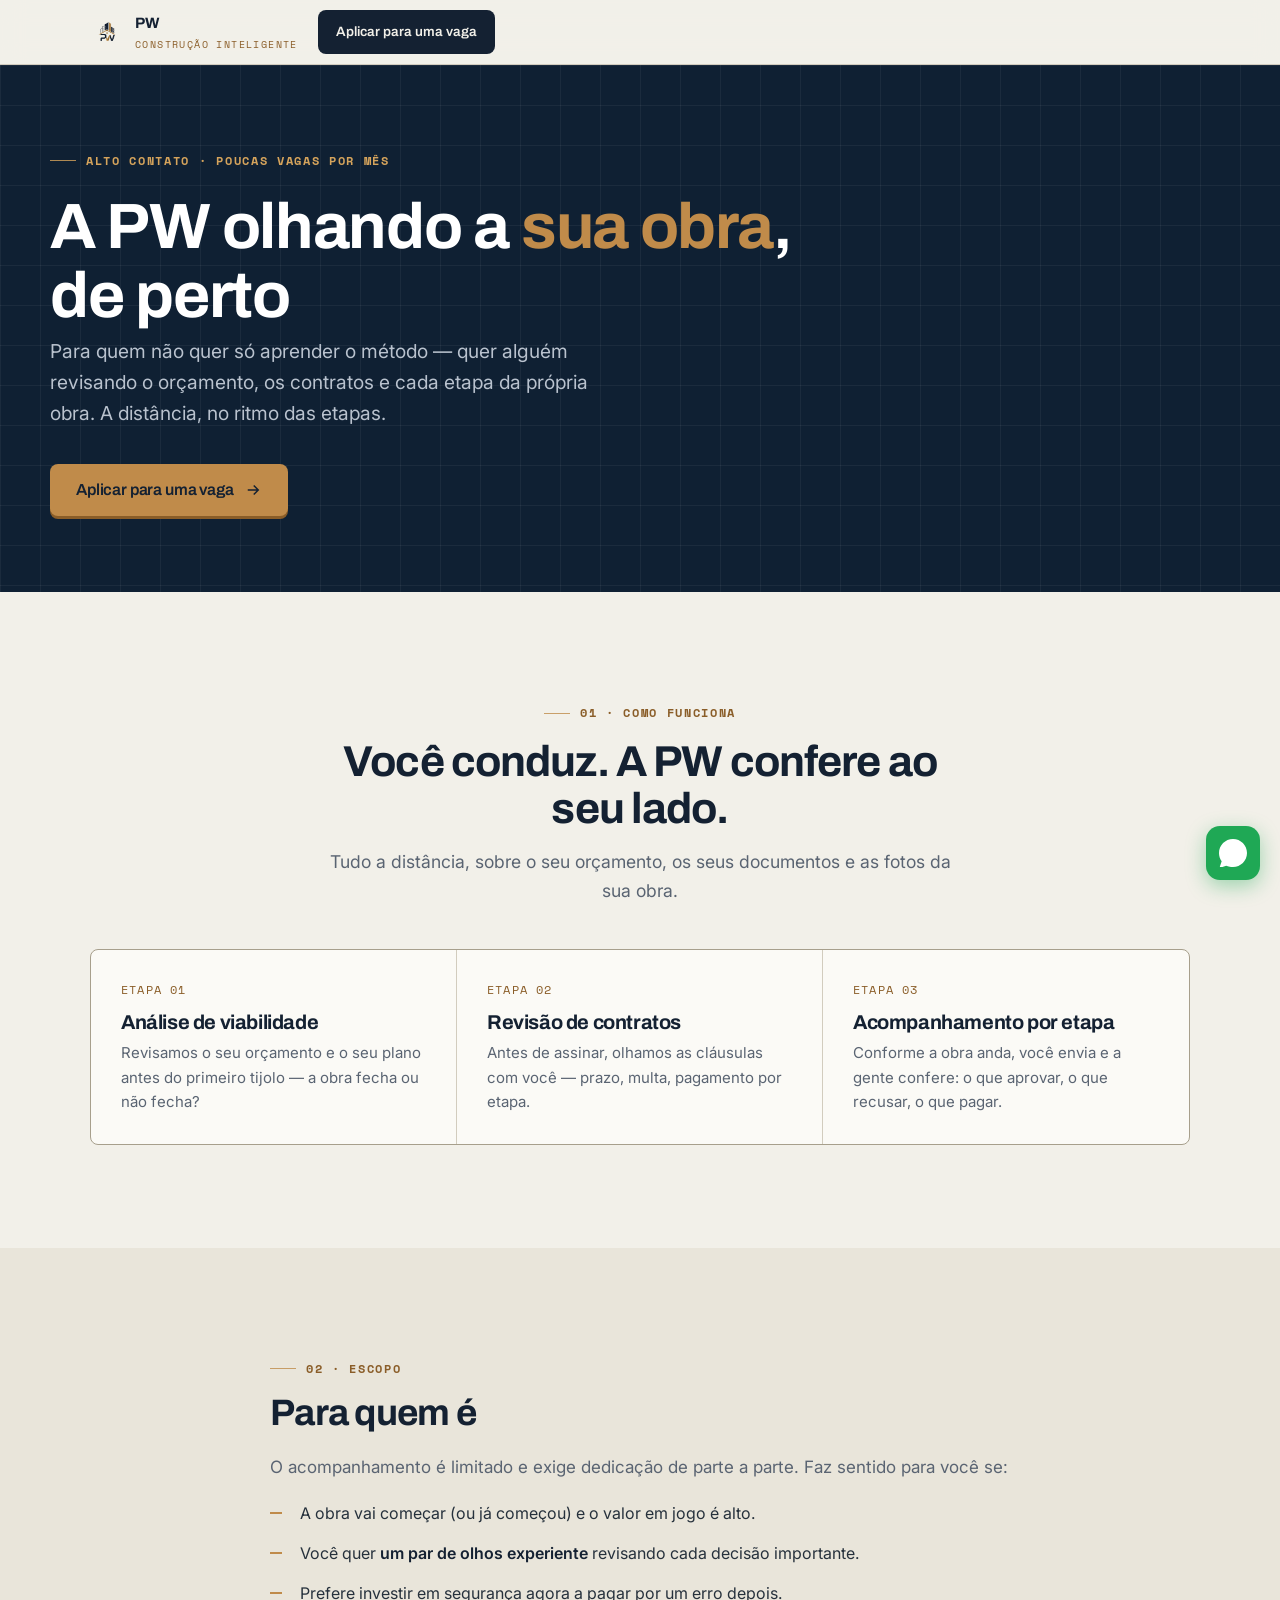
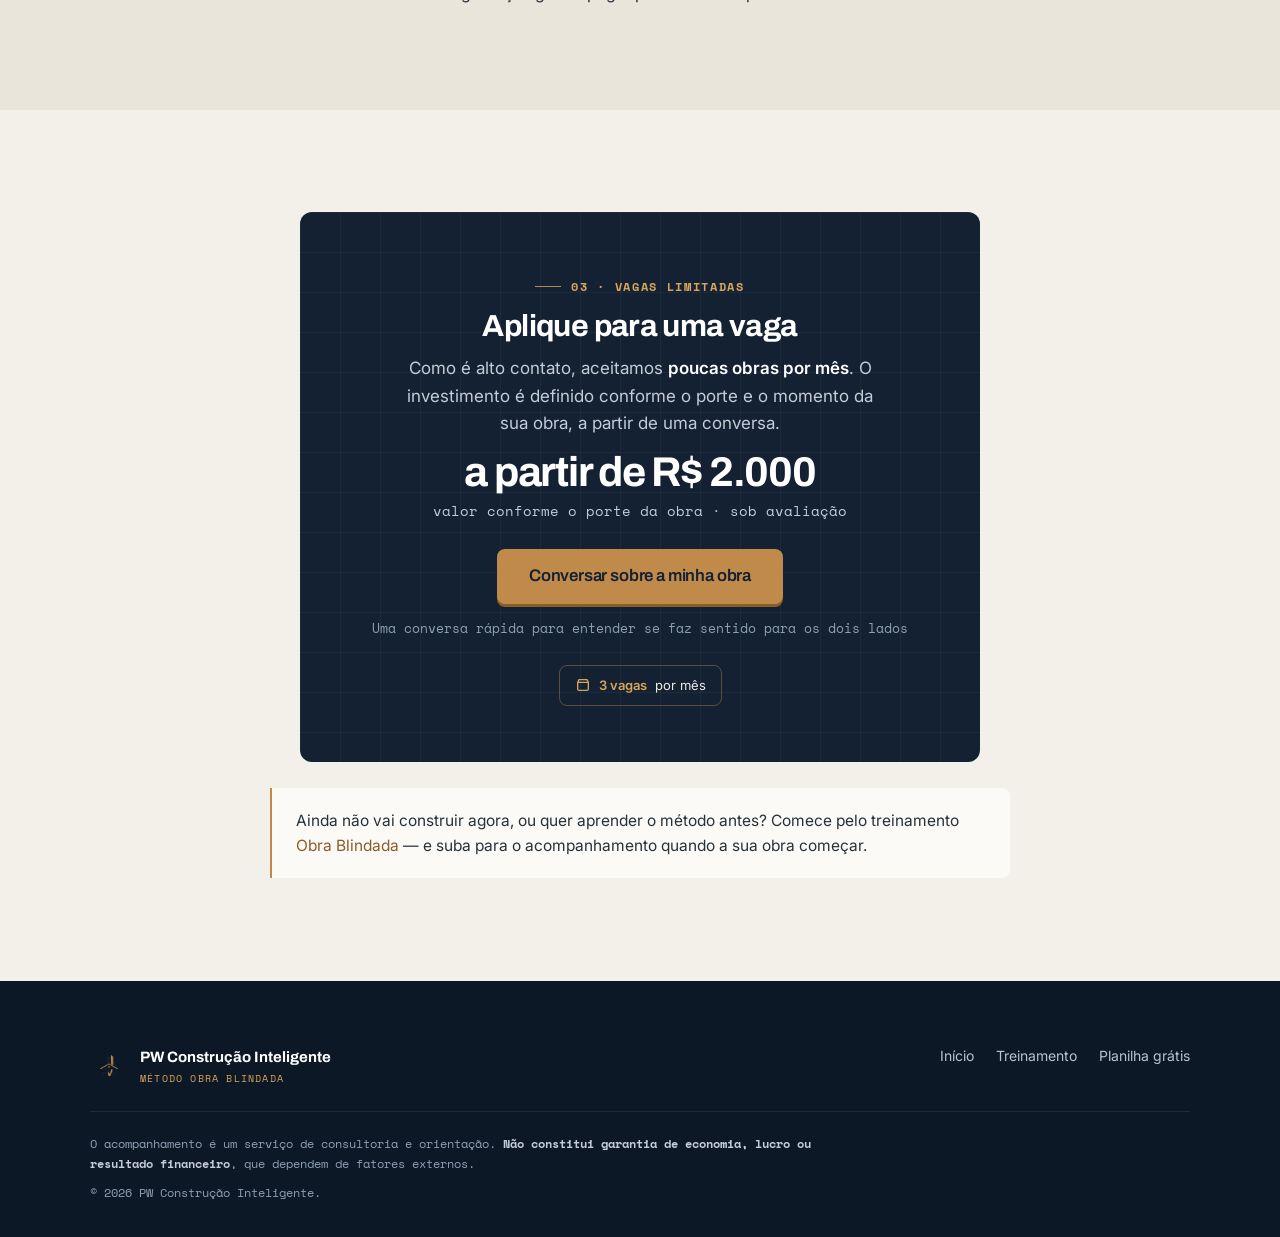
==== commit e44963c6: "feat(tracking): GTM + dataLayer (page_view, view_item, generate_lead, begin_checkout, contact) + sch" ====
--- a/acompanhamento.html
+++ b/acompanhamento.html
@@ -1,6 +1,9 @@
 <!DOCTYPE html>
 <html lang="pt-BR">
 <head>
+<!-- Google Tag Manager -->
+<script>if("__GTM_ID__".indexOf("GTM-")===0){(function(w,d,s,l,i){w[l]=w[l]||[];w[l].push({'gtm.start':new Date().getTime(),event:'gtm.js'});var f=d.getElementsByTagName(s)[0],j=d.createElement(s),dl=l!='dataLayer'?'&l='+l:'';j.async=true;j.src='https://www.googletagmanager.com/gtm.js?id='+i+dl;f.parentNode.insertBefore(j,f);})(window,document,'script','dataLayer','__GTM_ID__');}</script>
+<!-- End Google Tag Manager -->
 <meta charset="UTF-8" />
 <meta name="viewport" content="width=device-width, initial-scale=1" />
 <meta name="robots" content="noindex, nofollow, noarchive, nosnippet" />
@@ -12,8 +15,13 @@
 <link rel="preconnect" href="https://fonts.gstatic.com" crossorigin />
 <link href="https://fonts.googleapis.com/css2?family=Archivo:wght@500;600;700;800&family=Inter:wght@400;500;600&family=Space+Mono:wght@400;700&display=swap" rel="stylesheet" />
 <link rel="stylesheet" href="pw-ui.css" />
+<script type="application/ld+json">{"@context": "https://schema.org", "@type": "Organization", "name": "PW Construção Inteligente", "alternateName": "Método Obra Blindada", "url": "https://leonardoportoc.github.io/pw-obra-blindada/", "logo": "logo.png", "sameAs": ["https://instagram.com/pwconstrucaointeligente"]}</script>
+<script type="application/ld+json">{"@context": "https://schema.org", "@type": "Service", "name": "Acompanhamento Individual de Obra", "provider": {"@type": "Organization", "name": "PW Construção Inteligente"}, "description": "Análise de viabilidade e acompanhamento da obra do cliente, a distância."}</script>
 </head>
-<body>
+<body data-page="acompanhamento">
+<!-- Google Tag Manager (noscript) -->
+<noscript><iframe src="https://www.googletagmanager.com/ns.html?id=__GTM_ID__" height="0" width="0" style="display:none;visibility:hidden" title="gtm"></iframe></noscript>
+
 
 <header class="hdr">
   <div class="wrap hdr-in">
@@ -69,7 +77,7 @@
         <h2>Aplique para uma vaga</h2>
         <p style="color:#C4CCD8;max-width:480px;margin:12px auto 0">Como é alto contato, aceitamos <strong style="color:#fff">poucas obras por mês</strong>. O investimento é definido conforme o porte e o momento da sua obra, a partir de uma conversa.</p>
         <div class="priceblock"><span class="big" style="font-size:clamp(2rem,5vw,2.6rem)">a partir de R$ 2.000</span><span class="cond">valor conforme o porte da obra · sob avaliação</span></div>
-        <div style="margin-top:22px"><a href="#" class="btn btn--primary btn--lg">Conversar sobre a minha obra</a></div>
+        <div style="margin-top:22px"><a href="#" data-ev="contact" class="btn btn--primary btn--lg">Conversar sobre a minha obra</a></div>
         <div class="mini-note">Uma conversa rápida para entender se faz sentido para os dois lados</div>
         <div class="badges"><span class="badge"><svg viewBox="0 0 24 24" fill="none" stroke="currentColor" stroke-width="2"><path d="M4 8h16M4 8l2-4h12l2 4M4 8v10a2 2 0 002 2h12a2 2 0 002-2V8"/></svg><b>3 vagas</b> por mês</span></div>
       </div>
@@ -88,8 +96,9 @@
   </div>
 </footer>
 
-<a href="#" class="wa" aria-label="WhatsApp"><svg viewBox="0 0 24 24" fill="currentColor"><path d="M17.47 14.38c-.3-.15-1.76-.87-2.03-.97-.27-.1-.47-.15-.67.15-.2.3-.77.97-.94 1.16-.17.2-.35.22-.64.08-.3-.15-1.26-.47-2.4-1.48-.88-.79-1.48-1.76-1.65-2.06-.17-.3-.02-.46.13-.6.13-.14.3-.35.44-.52.15-.18.2-.3.3-.5.1-.2.05-.37-.02-.52-.08-.15-.67-1.61-.92-2.2-.24-.58-.49-.5-.67-.51h-.57c-.2 0-.52.07-.79.37-.27.3-1.04 1.02-1.04 2.48s1.07 2.88 1.21 3.07c.15.2 2.1 3.2 5.08 4.49.71.3 1.26.49 1.69.62.71.23 1.36.2 1.87.12.57-.09 1.76-.72 2-1.41.25-.7.25-1.29.18-1.41-.08-.13-.27-.2-.57-.35z"/><path d="M12 0C5.37 0 0 5.37 0 12c0 2.63.85 5.06 2.28 7.03L.79 23.49a.75.75 0 00.92.92l4.46-1.49A11.94 11.94 0 0012 24c6.63 0 12-5.37 12-12S18.63 0 12 0z"/></svg></a>
+<a href="#" data-ev="contact" class="wa" aria-label="WhatsApp"><svg viewBox="0 0 24 24" fill="currentColor"><path d="M17.47 14.38c-.3-.15-1.76-.87-2.03-.97-.27-.1-.47-.15-.67.15-.2.3-.77.97-.94 1.16-.17.2-.35.22-.64.08-.3-.15-1.26-.47-2.4-1.48-.88-.79-1.48-1.76-1.65-2.06-.17-.3-.02-.46.13-.6.13-.14.3-.35.44-.52.15-.18.2-.3.3-.5.1-.2.05-.37-.02-.52-.08-.15-.67-1.61-.92-2.2-.24-.58-.49-.5-.67-.51h-.57c-.2 0-.52.07-.79.37-.27.3-1.04 1.02-1.04 2.48s1.07 2.88 1.21 3.07c.15.2 2.1 3.2 5.08 4.49.71.3 1.26.49 1.69.62.71.23 1.36.2 1.87.12.57-.09 1.76-.72 2-1.41.25-.7.25-1.29.18-1.41-.08-.13-.27-.2-.57-.35z"/><path d="M12 0C5.37 0 0 5.37 0 12c0 2.63.85 5.06 2.28 7.03L.79 23.49a.75.75 0 00.92.92l4.46-1.49A11.94 11.94 0 0012 24c6.63 0 12-5.37 12-12S18.63 0 12 0z"/></svg></a>
 
 <script src="pw-ui.js"></script>
+<script src="pw-track.js"></script>
 </body>
 </html>
